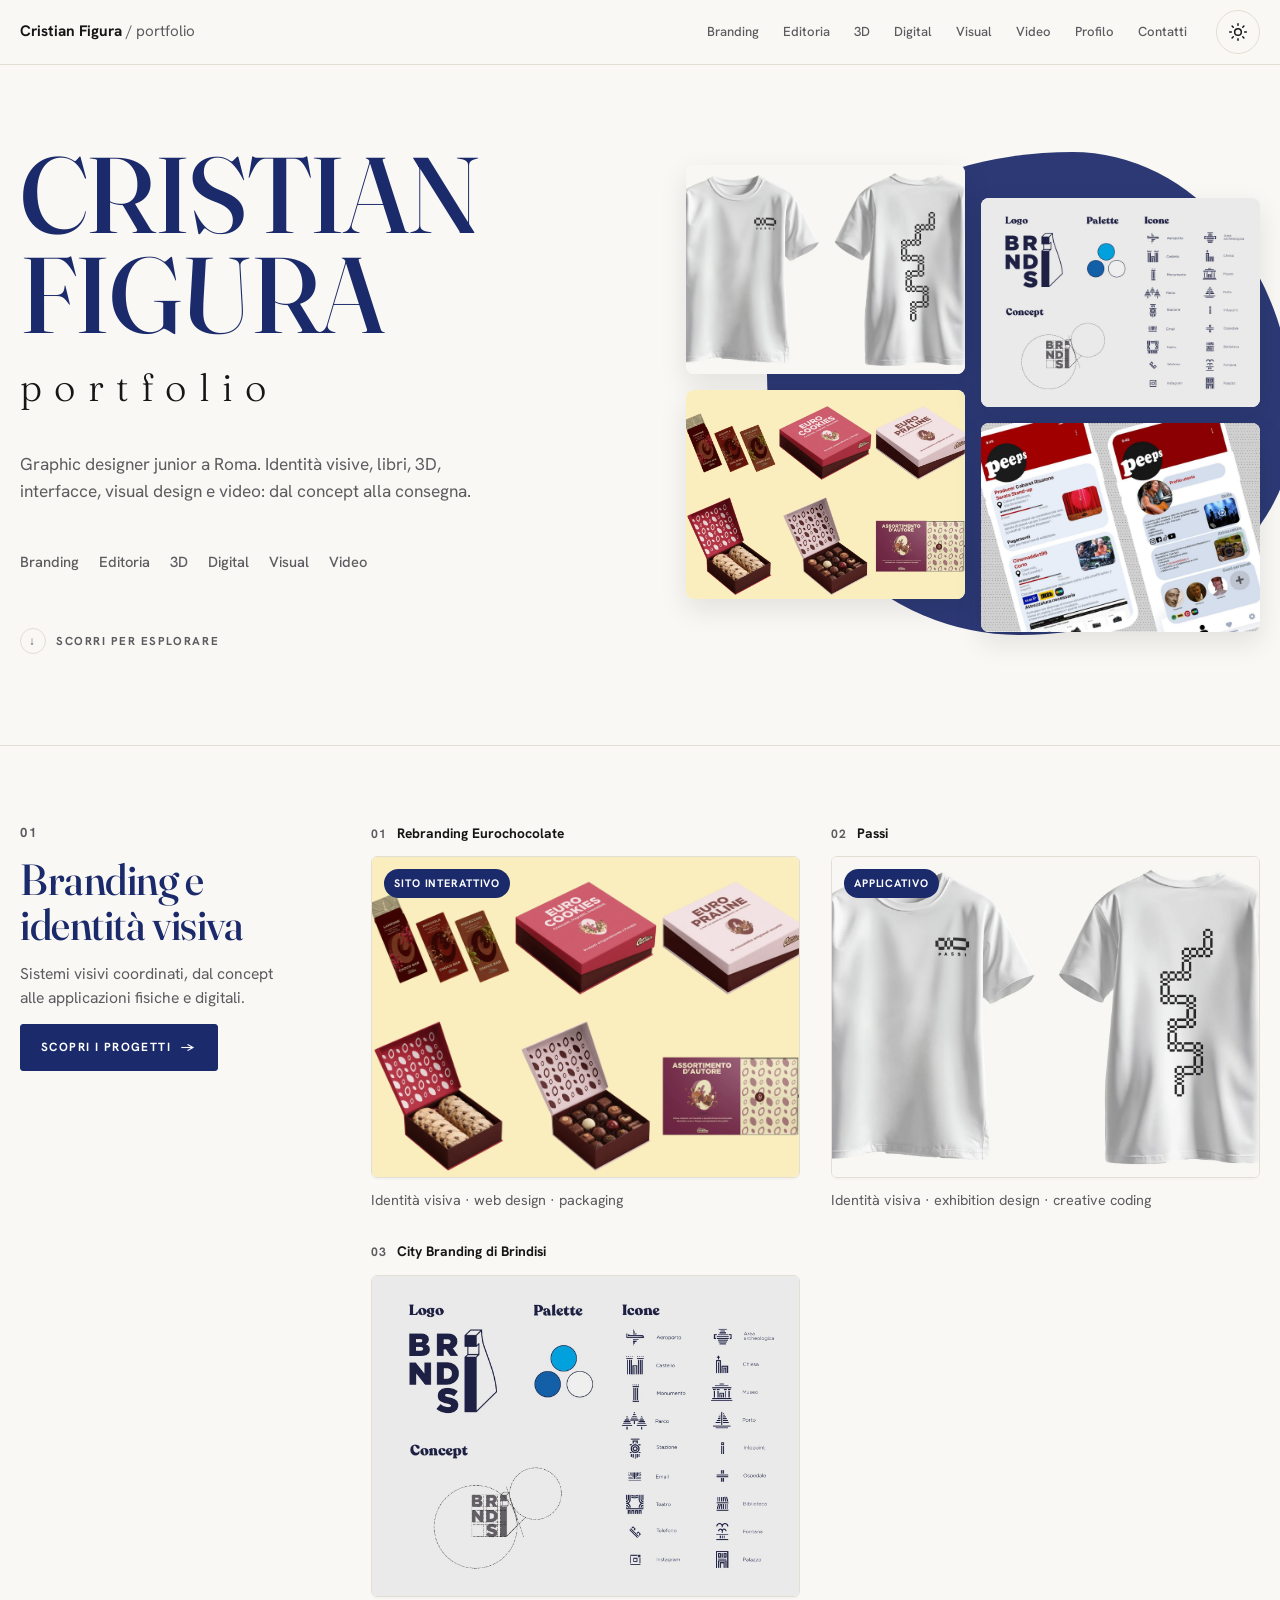
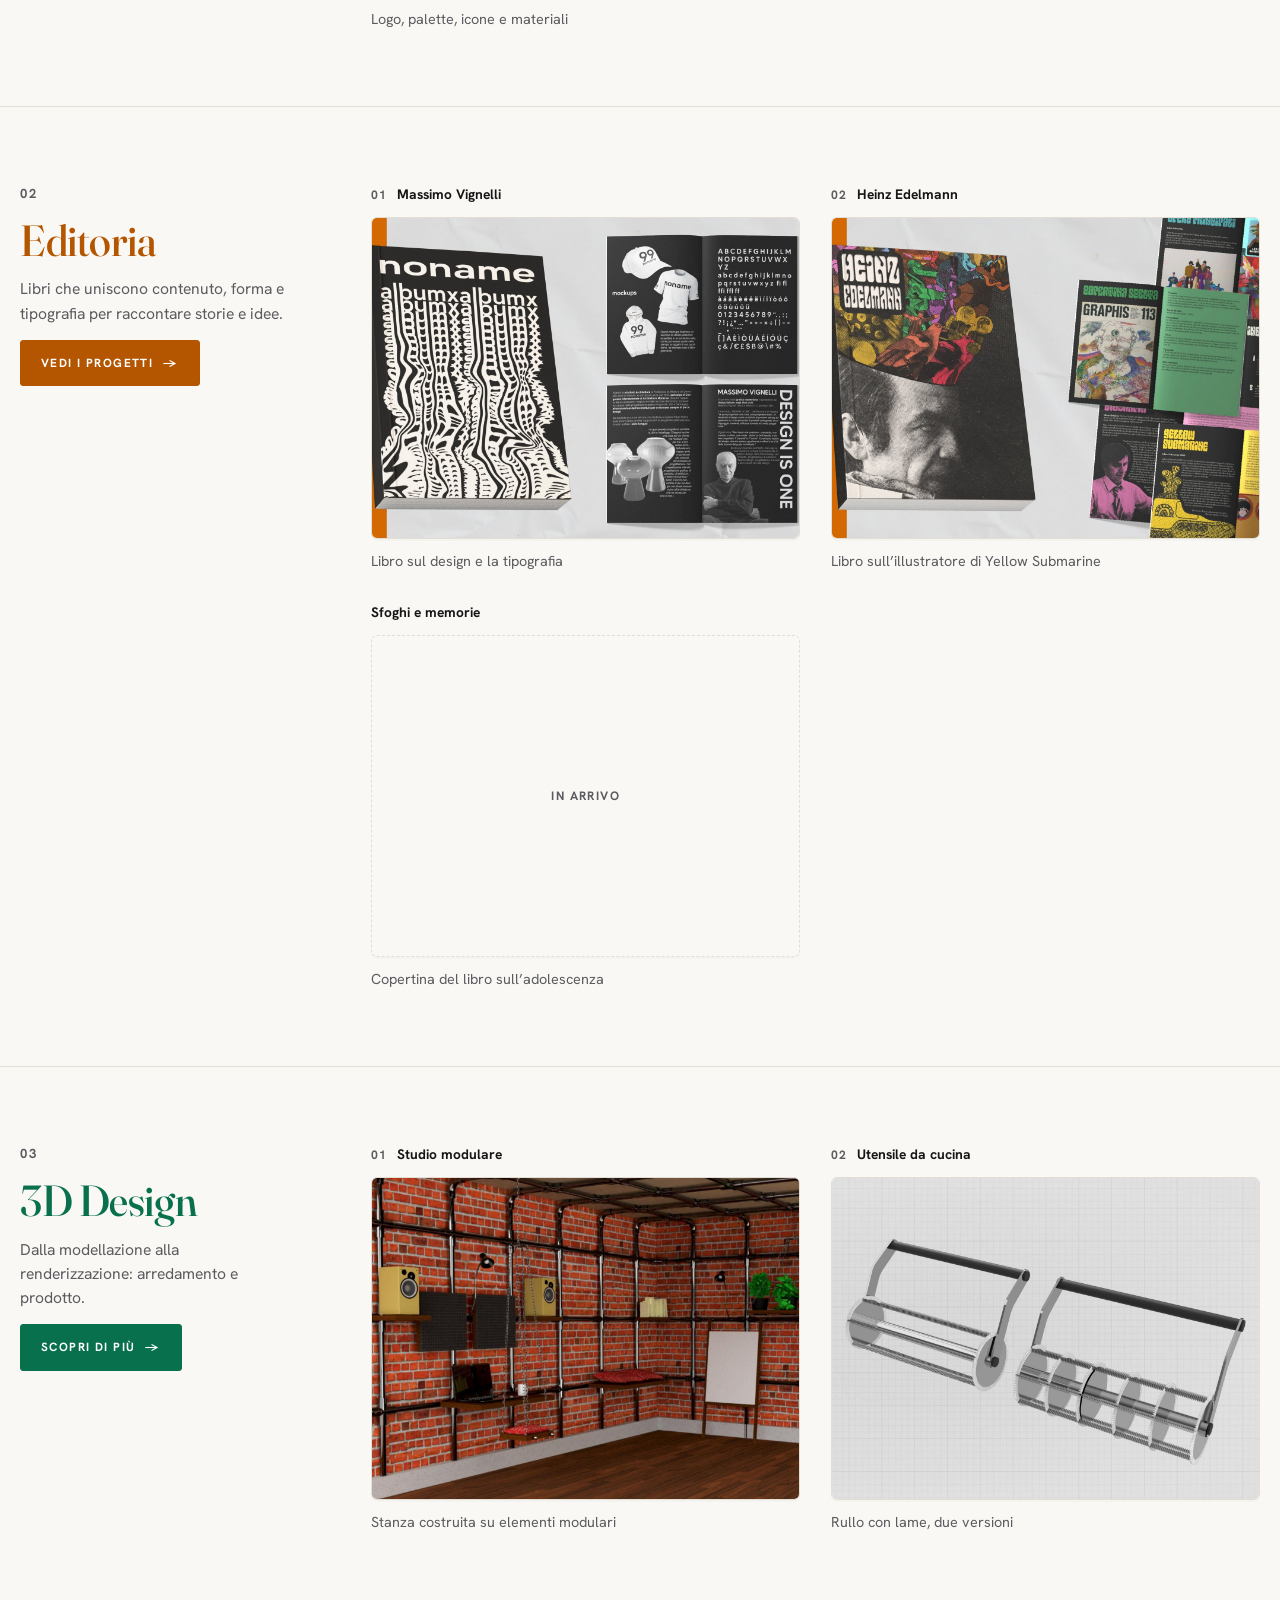
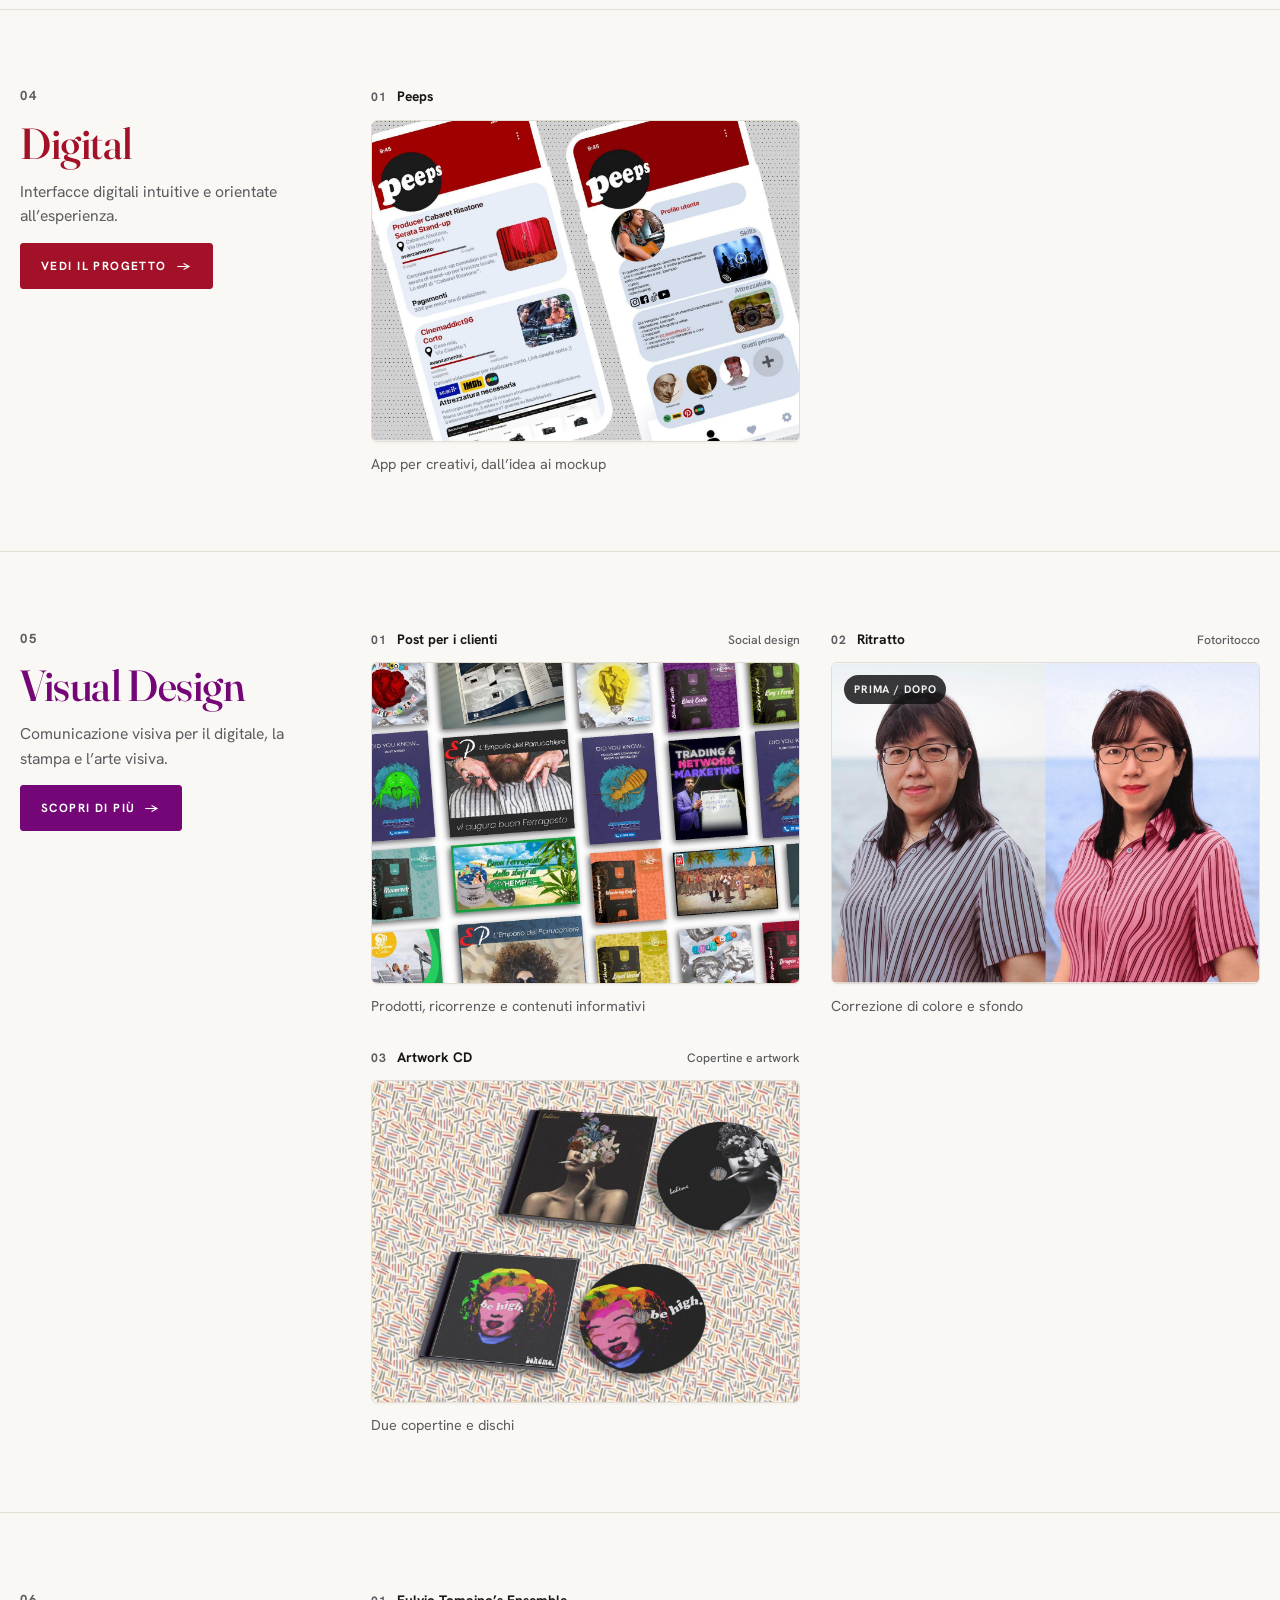
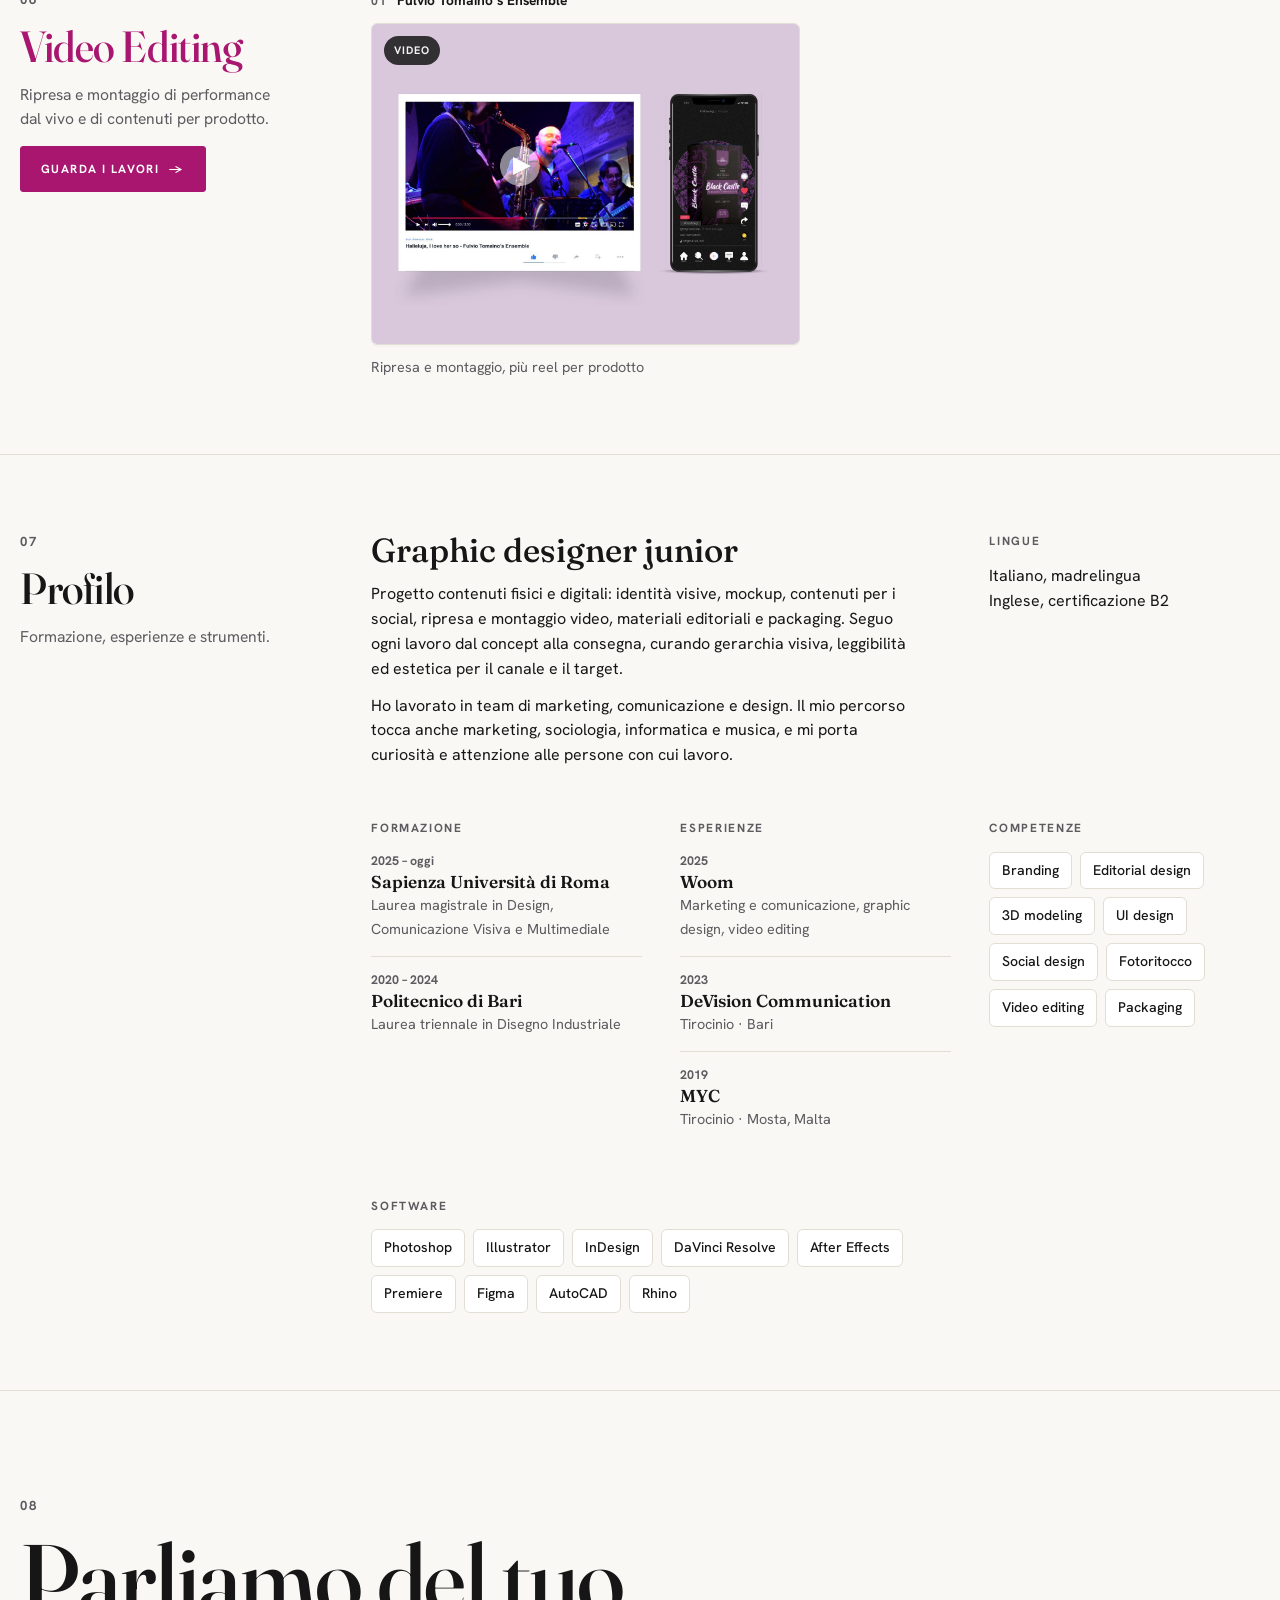
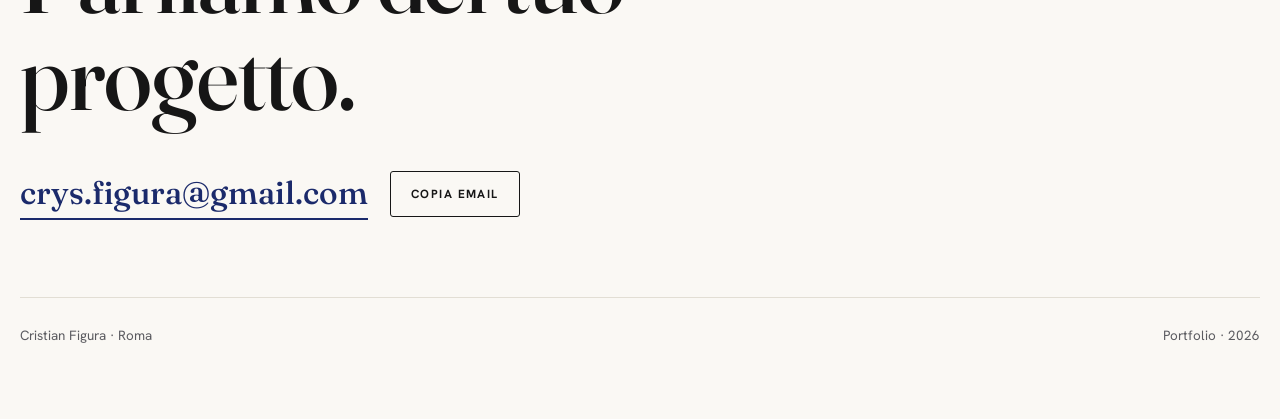
==== index.html @ 56837eb2 "Utensile: modello 3D ruotabile Co-Authored-By: Claude Sonnet 5.5 <noreply@anthropic.com> Claude-Sess" ====
<!doctype html>
<html lang="it">
<head>
<meta charset="utf-8">
<meta name="viewport" content="width=device-width, initial-scale=1, viewport-fit=cover">
<title>Cristian Figura · portfolio</title>
<meta name="description" content="Portfolio di Cristian Figura, graphic designer: branding, editoria, 3D, interfacce, visual design e video.">
<meta name="theme-color" content="#faf8f4" media="(prefers-color-scheme: light)">
<meta name="theme-color" content="#141414" media="(prefers-color-scheme: dark)">
<link rel="preconnect" href="https://fonts.googleapis.com">
<link rel="preconnect" href="https://fonts.gstatic.com" crossorigin>
<link rel="stylesheet" href="https://fonts.googleapis.com/css2?family=Fraunces:opsz,wght,SOFT@9..144,300..800,0..100&family=Hanken+Grotesk:wght@400;500;700&display=swap">
<script>
/* tema: scelta salvata, altrimenti quella del dispositivo. Eseguito subito per evitare lampi. */
(function () {
  var t = null;
  try { t = localStorage.getItem('theme'); } catch (e) {}
  if (t !== 'light' && t !== 'dark') t = (window.matchMedia && matchMedia('(prefers-color-scheme: dark)').matches) ? 'dark' : 'light';
  document.documentElement.setAttribute('data-theme', t);
})();
</script>
<style>
/* Struttura: barra in alto, hero con nome e collage, sei sezioni numerate (testo a sinistra, progetti a destra),
   profilo, contatti. Ogni progetto ha la sua pagina (#slug). Chiaro e scuro con le stesse gerarchie. */
:root {
  --bg: #faf8f4; --surface: #ffffff; --fg: #161616; --muted: #5b5b60; --line: #e2ded4; --hover: #f0ece3;
  --accent: #1b2a6b; --blob: #1b2a6b; --on-accent: #ffffff;
  --shadow: 0 10px 28px rgba(22,22,22,.10);
  --display: "Fraunces", "Iowan Old Style", "Palatino Linotype", Georgia, serif;
  --text: "Hanken Grotesk", "Helvetica Neue", Arial, sans-serif;
  --gl: max(20px, env(safe-area-inset-left, 0px)); --gr: max(20px, env(safe-area-inset-right, 0px));
  --maxw: 1320px;
  color-scheme: light;
}
:root[data-theme="dark"] {
  --bg: #141414; --surface: #1e1e20; --fg: #ececec; --muted: #a8a8ae; --line: #333337; --hover: #26262a;
  --accent: #9fb0ff; --blob: #2a3a8f; --on-accent: #101010;
  --shadow: 0 12px 30px rgba(0,0,0,.45);
  color-scheme: dark;
}
* { box-sizing: border-box; }
html { scroll-behavior: smooth; scroll-padding-top: 72px; }
body { margin: 0; background: var(--bg); color: var(--fg); font-family: var(--text); font-size: 1rem; line-height: 1.55; -webkit-font-smoothing: antialiased; overflow-x: hidden; }
a { color: inherit; text-decoration: none; }
button { font: inherit; color: inherit; }
h1, h2, h3, p, figure, dl, dd { margin: 0; }
:focus-visible { outline: 3px solid var(--accent); outline-offset: 3px; }
.wrap { max-width: var(--maxw); margin: 0 auto; padding-left: var(--gl); padding-right: var(--gr); }
.serif { font-family: var(--display); font-variation-settings: "SOFT" 0, "opsz" 72; }

/* barra */
.bar { position: sticky; top: 0; z-index: 30; background: color-mix(in srgb, var(--bg) 92%, transparent); backdrop-filter: blur(10px); -webkit-backdrop-filter: blur(10px); border-bottom: 1px solid var(--line); padding-top: env(safe-area-inset-top, 0px); }
.bar-in { max-width: var(--maxw); margin: 0 auto; display: flex; align-items: center; gap: 18px; padding: 10px var(--gr) 10px var(--gl); }
.mark { font-weight: 700; font-size: .95rem; white-space: nowrap; }
.mark span { color: var(--muted); font-weight: 400; }
.bar nav { display: flex; gap: 2px; margin-left: auto; overflow-x: auto; min-width: 0; scrollbar-width: none; }
.bar nav::-webkit-scrollbar { display: none; }
.bar nav a { position: relative; white-space: nowrap; font-size: .82rem; font-weight: 500; padding: 9px 11px; color: var(--muted); border-radius: 99px; transition: color .2s, background .2s; }
.bar nav a:hover { color: var(--fg); background: var(--hover); }
.bar nav a.is-active { color: var(--fg); }
.bar nav a.is-active::after { content: ""; position: absolute; left: 50%; bottom: 3px; width: 5px; height: 5px; margin-left: -2.5px; border-radius: 50%; background: var(--accent); }
.back { margin-left: auto; font-size: .82rem; font-weight: 700; letter-spacing: .04em; padding: 9px 16px; border: 1px solid var(--line); border-radius: 99px; transition: background .2s, transform .2s; }
.back:hover { background: var(--hover); transform: translateX(-3px); }
.theme { flex: none; width: 44px; height: 44px; display: inline-grid; place-items: center; border: 1px solid var(--line); border-radius: 50%; background: none; cursor: pointer; transition: background .2s, transform .3s; }
.theme:hover { background: var(--hover); transform: rotate(18deg); }
.theme svg { width: 20px; height: 20px; }
.theme .moon { display: none; }
:root[data-theme="dark"] .theme .sun { display: none; }
:root[data-theme="dark"] .theme .moon { display: block; }

/* hero */
.hero { padding-top: clamp(32px, 6vw, 80px); padding-bottom: clamp(40px, 7vw, 96px); }
.hero-in { display: grid; grid-template-columns: minmax(0, 1.05fr) minmax(0, 1fr); gap: clamp(32px, 5vw, 80px); align-items: center; }
.hero h1 { font-family: var(--display); font-weight: 500; font-variation-settings: "SOFT" 0, "opsz" 144; font-size: clamp(3.1rem, 8.4vw, 7.6rem); line-height: .93; letter-spacing: -.015em; text-transform: uppercase; color: var(--accent); }
.hero .kind { margin-top: 14px; font-family: var(--display); font-weight: 300; font-size: clamp(1.4rem, 3vw, 2.4rem); letter-spacing: .32em; }
.hero .lead { margin-top: clamp(20px, 3vw, 34px); max-width: 46ch; color: var(--muted); font-size: 1.08rem; }
.chips { display: flex; flex-wrap: wrap; gap: 4px 20px; margin-top: clamp(24px, 3.4vw, 40px); }
.chips a { position: relative; font-size: .92rem; font-weight: 500; padding: 6px 0; color: var(--muted); transition: color .2s; }
.chips a::after { content: ""; position: absolute; left: 0; right: 0; bottom: 2px; height: 2px; background: var(--accent); transform: scaleX(0); transform-origin: left; transition: transform .3s ease; }
.chips a:hover { color: var(--fg); }
.chips a:hover::after { transform: scaleX(1); }
.scroll { display: inline-flex; align-items: center; gap: 10px; margin-top: clamp(28px, 4vw, 48px); font-size: .72rem; font-weight: 700; letter-spacing: .14em; text-transform: uppercase; color: var(--muted); }
.scroll i { width: 26px; height: 26px; border: 1px solid var(--line); border-radius: 50%; display: grid; place-items: center; font-style: normal; animation: bob 2.4s ease-in-out infinite; }
@keyframes bob { 0%, 100% { transform: translateY(0); } 50% { transform: translateY(4px); } }

.collage { position: relative; isolation: isolate; display: grid; grid-template-columns: 1fr 1fr; gap: 16px; padding: 4% 0; }
.collage::before { content: ""; position: absolute; z-index: -1; inset: 2% -6% 4% 14%; background: var(--blob); border-radius: 58% 42% 52% 48% / 46% 56% 44% 54%; opacity: .92; }
.collage .col { display: flex; flex-direction: column; gap: 16px; min-width: 0; }
.collage .col:nth-child(2) { margin-top: 12%; }
.collage a { display: block; overflow: hidden; border-radius: 8px; background: var(--surface); box-shadow: var(--shadow); transition: transform .4s ease, box-shadow .4s ease; }
.collage a:hover { transform: translateY(-6px) rotate(-.6deg); }
.collage img { display: block; width: 100%; aspect-ratio: 4 / 3; object-fit: cover; }

/* sezioni */
.sec { border-top: 1px solid var(--line); padding: clamp(40px, 6vw, 88px) 0; }
.sec-in { display: grid; grid-template-columns: minmax(220px, 300px) minmax(0, 1fr); gap: clamp(24px, 4vw, 64px); align-items: start; }
.sec-head { position: sticky; top: 92px; align-self: start; display: flex; flex-direction: column; align-items: flex-start; gap: 14px; }
.sec-head .num { font-size: .82rem; font-weight: 700; letter-spacing: .12em; color: var(--muted); }
.sec-head h2 { font-family: var(--display); font-weight: 500; font-variation-settings: "SOFT" 0, "opsz" 96; font-size: clamp(2rem, 3.4vw, 3rem); line-height: 1.04; letter-spacing: -.01em; color: var(--c); text-wrap: balance; }
.sec-head p { color: var(--muted); font-size: .98rem; max-width: 30ch; }
.btn { display: inline-flex; align-items: center; gap: 10px; padding: 13px 20px; border: 1.5px solid var(--c); border-radius: 3px; background: var(--c); color: var(--on-c); font-size: .74rem; font-weight: 700; letter-spacing: .12em; text-transform: uppercase; cursor: pointer; transition: transform .2s ease, box-shadow .2s ease, background .2s, color .2s; }
.btn:hover { transform: translateY(-3px); box-shadow: 0 10px 20px color-mix(in srgb, var(--c) 30%, transparent); }
.btn:active { transform: translateY(0); box-shadow: none; }
.btn.ghost { background: none; color: var(--c); }
.btn.ghost:hover { background: var(--c); color: var(--on-c); }
.btn .arr { transition: transform .25s ease; }
.btn:hover .arr { transform: translateX(5px); }
.sec[data-s="branding"] { --c: #1b2a6b; --on-c: #fff; }
.sec[data-s="editoria"] { --c: #b45500; --on-c: #fff; }
.sec[data-s="3d"] { --c: #08704d; --on-c: #fff; }
.sec[data-s="digital"] { --c: #a31128; --on-c: #fff; }
.sec[data-s="visual"] { --c: #740677; --on-c: #fff; }
.sec[data-s="video"] { --c: #a8166f; --on-c: #fff; }
:root[data-theme="dark"] .sec[data-s="branding"] { --c: #9fb0ff; --on-c: #10142e; }
:root[data-theme="dark"] .sec[data-s="editoria"] { --c: #ff9a3d; --on-c: #241200; }
:root[data-theme="dark"] .sec[data-s="3d"] { --c: #4fcf9b; --on-c: #06251a; }
:root[data-theme="dark"] .sec[data-s="digital"] { --c: #ff7186; --on-c: #2b0610; }
:root[data-theme="dark"] .sec[data-s="visual"] { --c: #e08ee6; --on-c: #2a0a2c; }
:root[data-theme="dark"] .sec[data-s="video"] { --c: #ff7cc4; --on-c: #2d0720; }

.cards { display: grid; grid-template-columns: repeat(auto-fill, minmax(min(100%, 280px), 1fr)); gap: clamp(18px, 2.4vw, 32px); }
.card { display: flex; flex-direction: column; gap: 12px; min-width: 0; }
.card .lbl { display: flex; align-items: baseline; gap: 10px; font-size: .86rem; font-weight: 700; }
.card .lbl small { color: var(--muted); font-size: .76rem; font-weight: 700; letter-spacing: .08em; }
.card .lbl em { margin-left: auto; font-style: normal; color: var(--muted); font-weight: 500; font-size: .76rem; }
.card .shot { position: relative; overflow: hidden; background: var(--surface); border: 1px solid var(--line); border-radius: 6px; box-shadow: 0 2px 0 rgba(0,0,0,.02); transition: transform .35s ease, box-shadow .35s ease, border-color .35s; }
.card .shot img { display: block; width: 100%; aspect-ratio: 4 / 3; object-fit: cover; transition: transform .8s ease; }
a.card:hover .shot, a.card:focus-visible .shot { transform: translateY(-6px); box-shadow: var(--shadow); border-color: var(--c); }
a.card:hover .shot img { transform: scale(1.05); }
.card .badge { position: absolute; left: 12px; top: 12px; padding: 6px 10px; border-radius: 99px; background: rgba(15,15,17,.82); color: #f4f4f4; font-size: .68rem; font-weight: 700; letter-spacing: .08em; text-transform: uppercase; }
.card .badge.live { background: var(--c); color: var(--on-c); }
.card p { color: var(--muted); font-size: .9rem; line-height: 1.4; }
.card.soon .shot { display: grid; place-items: center; aspect-ratio: 4 / 3; border-style: dashed; background: none; color: var(--muted); font-size: .76rem; font-weight: 700; letter-spacing: .12em; text-transform: uppercase; }

/* profilo */
.profile { border-top: 1px solid var(--line); padding: clamp(40px, 6vw, 88px) 0; }
.profile h2, .contact h2 { font-family: var(--display); font-weight: 500; font-variation-settings: "SOFT" 0, "opsz" 144; line-height: 1; letter-spacing: -.01em; }
.profile .sec-head h2 { color: var(--fg); }
.pgrid { display: grid; grid-template-columns: repeat(3, minmax(0, 1fr)); gap: clamp(28px, 4vw, 56px) clamp(24px, 3vw, 48px); }
.pgrid h3 { font-size: .74rem; font-weight: 700; letter-spacing: .14em; text-transform: uppercase; color: var(--muted); margin-bottom: 14px; }
.pgrid .wide { grid-column: span 2; }
.pgrid p { max-width: 60ch; }
.pgrid p + p { margin-top: 12px; }
.role { font-family: var(--display); font-weight: 500; font-size: clamp(1.5rem, 2.6vw, 2.1rem); line-height: 1.1; margin-bottom: 14px; }
.tl { list-style: none; margin: 0; padding: 0; }
.tl li { padding: 14px 0; border-top: 1px solid var(--line); }
.tl li:first-child { padding-top: 0; border-top: 0; }
.tl .y { display: block; font-size: .78rem; font-weight: 700; color: var(--muted); font-variant-numeric: tabular-nums; }
.tl b { display: block; font-family: var(--display); font-weight: 600; font-size: 1.08rem; line-height: 1.25; }
.tl span.d { color: var(--muted); font-size: .9rem; }
.tags { display: flex; flex-wrap: wrap; gap: 8px; }
.tags span { padding: 7px 12px; border: 1px solid var(--line); border-radius: 6px; font-size: .88rem; font-weight: 500; background: var(--surface); }
.contact { border-top: 1px solid var(--line); padding: clamp(48px, 8vw, 112px) 0 clamp(40px, 6vw, 72px); }
.contact h2 { font-size: clamp(2.6rem, 7.6vw, 6.4rem); max-width: 14ch; }
.contact .row { display: flex; flex-wrap: wrap; align-items: center; gap: 14px 22px; margin-top: clamp(24px, 4vw, 44px); }
.contact .mail { font-family: var(--display); font-weight: 500; font-size: clamp(1.3rem, 3vw, 2rem); overflow-wrap: anywhere; color: var(--accent); border-bottom: 2px solid currentColor; }
.contact .btn { --c: var(--fg); --on-c: var(--bg); }
.foot { display: flex; flex-wrap: wrap; justify-content: space-between; gap: 8px 24px; padding-top: 28px; margin-top: clamp(40px, 6vw, 80px); border-top: 1px solid var(--line); color: var(--muted); font-size: .84rem; }

/* pagina progetto */
.phead { background: var(--c); color: var(--ink); padding: clamp(32px, 6vw, 80px) 0 clamp(32px, 5vw, 64px); }
.phead .cat { font-size: .78rem; font-weight: 700; letter-spacing: .12em; text-transform: uppercase; opacity: .85; }
.phead h1 { margin-top: 14px; font-family: var(--display); font-weight: 500; font-variation-settings: "SOFT" 0, "opsz" 144; font-size: clamp(2.6rem, 8.5vw, 6.6rem); line-height: .98; letter-spacing: -.015em; text-wrap: balance; }
.phead p { margin-top: clamp(18px, 3vw, 32px); max-width: 62ch; font-size: clamp(1.05rem, 1.8vw, 1.3rem); line-height: 1.5; }
.facts { display: flex; flex-wrap: wrap; gap: 8px 32px; margin-top: 26px; font-size: .9rem; }
.facts dt { font-size: .7rem; font-weight: 700; letter-spacing: .12em; text-transform: uppercase; opacity: .78; }
.facts dd { margin: 2px 0 0; font-weight: 500; }
.cta { display: inline-flex; align-items: center; gap: 12px; margin-top: 30px; padding: 15px 24px; border-radius: 3px; background: var(--ink); color: var(--c); font-size: .8rem; font-weight: 700; letter-spacing: .12em; text-transform: uppercase; transition: transform .2s ease, box-shadow .2s ease; }
.cta:hover { transform: translateY(-3px); box-shadow: 0 12px 24px rgba(0,0,0,.28); }
.cta .arr { transition: transform .25s; }
.cta:hover .arr { transform: translateX(5px); }
.try { padding-top: clamp(28px, 5vw, 64px); }
.try-head { display: flex; flex-wrap: wrap; align-items: end; justify-content: space-between; gap: 12px 24px; margin-bottom: 20px; }
.try-head h2 { font-family: var(--display); font-weight: 500; font-size: clamp(1.6rem, 3vw, 2.4rem); line-height: 1.1; }
.try-head p { color: var(--muted); max-width: 52ch; margin-top: 6px; }
.try-head a { font-size: .78rem; font-weight: 700; letter-spacing: .1em; text-transform: uppercase; padding: 11px 16px; border: 1px solid var(--line); border-radius: 99px; transition: background .2s; }
.try-head a:hover { background: var(--hover); }
.frame { margin: 0 auto; border: 1px solid var(--line); background: var(--surface); box-shadow: var(--shadow); overflow: hidden; }
.frame iframe { display: block; width: 100%; height: 100%; border: 0; }
.frame--phone { width: min(100%, 400px); height: min(820px, calc(100svh - 96px)); min-height: 560px; border-radius: 22px; }
.frame--site { width: 100%; height: min(78vh, 780px); min-height: 520px; border-radius: 10px; }
.gallery { display: grid; grid-template-columns: minmax(0, 1fr); gap: clamp(16px, 2.5vw, 32px); padding: clamp(28px, 4vw, 56px) 0; }
.gallery button { display: block; width: 100%; padding: 0; border: 1px solid var(--line); border-radius: 6px; overflow: hidden; background: var(--surface); cursor: zoom-in; }
.gallery img { display: block; width: 100%; height: auto; }
.parts { padding-bottom: clamp(28px, 4vw, 56px); }
.parts h2 { font-family: var(--display); font-weight: 500; font-size: clamp(1.6rem, 3vw, 2.4rem); margin-bottom: 18px; }
.pgal { display: grid; grid-template-columns: repeat(auto-fill, minmax(min(100%, 240px), 1fr)); gap: 14px; }
.pgal figure { margin: 0; }
.pgal button { display: block; width: 100%; padding: 0; border: 1px solid var(--line); border-radius: 6px; overflow: hidden; background: #000; cursor: zoom-in; transition: transform .3s ease, box-shadow .3s ease; }
.pgal button:hover { transform: translateY(-4px); box-shadow: var(--shadow); }
.pgal img { display: block; width: 100%; aspect-ratio: 4 / 3; object-fit: cover; }
.pgal figcaption { margin-top: 8px; font-size: .84rem; color: var(--muted); }
.next { display: flex; flex-wrap: wrap; justify-content: space-between; gap: 16px; padding-bottom: clamp(48px, 8vw, 96px); }
.next a { flex: 1 1 260px; display: flex; flex-direction: column; gap: 6px; padding: 20px; border: 1px solid var(--line); border-radius: 6px; transition: background .2s, transform .2s; }
.next a:hover { background: var(--hover); transform: translateY(-3px); }
.next small { font-size: .7rem; font-weight: 700; letter-spacing: .12em; text-transform: uppercase; color: var(--muted); }
.next b { font-family: var(--display); font-weight: 600; font-size: 1.5rem; line-height: 1.1; }
.next .r { text-align: right; }

.lb { position: fixed; inset: 0; z-index: 50; background: rgba(12,12,14,.95); display: none; align-items: center; justify-content: center; padding: max(16px, env(safe-area-inset-top, 0px)) var(--gr) max(16px, env(safe-area-inset-bottom, 0px)) var(--gl); }
.lb[data-open="true"] { display: flex; }
.lb img { max-width: 100%; max-height: 100%; object-fit: contain; display: block; }
.lb button { position: absolute; top: max(12px, env(safe-area-inset-top, 0px)); right: max(12px, env(safe-area-inset-right, 0px)); background: #ececec; color: #161616; border: 0; border-radius: 99px; font: 700 .8rem var(--text); letter-spacing: .06em; text-transform: uppercase; padding: 10px 16px; cursor: pointer; }

@media (max-width: 980px) {
  .hero-in { grid-template-columns: minmax(0, 1fr); }
  .collage { max-width: 640px; }
  .sec-in { grid-template-columns: minmax(0, 1fr); }
  .sec-head { position: static; }
  .pgrid { grid-template-columns: minmax(0, 1fr) minmax(0, 1fr); }
  .pgrid .wide { grid-column: 1 / -1; }
}
@media (max-width: 600px) {
  .pgrid { grid-template-columns: minmax(0, 1fr); }
  .mark span { display: none; }
  .bar-in { gap: 8px; }
  .collage { gap: 10px; }
  .collage .col { gap: 10px; }
}
@media (prefers-reduced-motion: reduce) { * { transition: none !important; animation: none !important; } html { scroll-behavior: auto; } }
</style>
</head>
<body>
<div id="app"></div>
<noscript><p style="padding:24px">Per vedere il portfolio serve JavaScript.</p></noscript>
<div class="lb" id="lb" role="dialog" aria-modal="true" aria-label="Immagine ingrandita">
  <img id="lbimg" alt="">
  <button type="button" id="lbclose">Chiudi</button>
</div>

<script>
/* ===================== CONTENUTI: qui si aggiungono e si cambiano i progetti ===================== */
var EMAIL = 'crys.figura@gmail.com';

/* Le sei sezioni della home, nell'ordine in cui compaiono. */
var SECTIONS = [
  { id: 'branding', n: '01', nav: 'Branding', name: 'Branding e identità visiva', line: 'Sistemi visivi coordinati, dal concept alle applicazioni fisiche e digitali.', cta: 'Scopri i progetti' },
  { id: 'editoria', n: '02', nav: 'Editoria', name: 'Editoria', line: 'Libri che uniscono contenuto, forma e tipografia per raccontare storie e idee.', cta: 'Vedi i progetti' },
  { id: '3d', n: '03', nav: '3D', name: '3D Design', line: 'Dalla modellazione alla renderizzazione: arredamento e prodotto.', cta: 'Scopri di più' },
  { id: 'digital', n: '04', nav: 'Digital', name: 'Digital', line: 'Interfacce digitali intuitive e orientate all’esperienza.', cta: 'Vedi il progetto' },
  { id: 'visual', n: '05', nav: 'Visual', name: 'Visual Design', line: 'Comunicazione visiva per il digitale, la stampa e l’arte visiva.', cta: 'Scopri di più' },
  { id: 'video', n: '06', nav: 'Video', name: 'Video Editing', line: 'Ripresa e montaggio di performance dal vivo e di contenuti per prodotto.', cta: 'Guarda i lavori' }
];
/* Colori delle pagine progetto (quelli del PDF). ink = colore del testo sopra la fascia. */
var BANDS = {
  branding: { c: '#1e2144', ink: '#f1f1f1' }, editoria: { c: '#d46901', ink: '#1e1e1e' },
  '3d': { c: '#08704d', ink: '#f1f1f1' }, digital: { c: '#a31128', ink: '#f1f1f1' },
  social: { c: '#740677', ink: '#f1f1f1' }, fotoritocco: { c: '#0b7480', ink: '#f1f1f1' },
  copertine: { c: '#c5a423', ink: '#1e1e1e' }, video: { c: '#ab1775', ink: '#f1f1f1' }
};

/* sec = sezione della home; band = colore della pagina; sub = sottotitolo di gruppo (Visual Design);
   cover = immagine della scheda in home; badge = etichetta sull'immagine;
   open = { href, label } apre l'applicativo o il sito; embed = { src, kind: 'phone' | 'site', title, text } lo incorpora nella pagina.
   facts: righe opzionali (Ruolo, Strumenti, Anno...) mostrate solo se compilate. */
var PROJECTS = [
  { slug: 'eurochocolate', sec: 'branding', band: 'branding', title: 'Rebranding Eurochocolate', cover: 'img/euro-packaging.webp', badge: 'Sito interattivo', badgeLive: true,
    sub: 'Identità visiva · web design · packaging',
    text: 'Rebranding di Eurochocolate per l’edizione 2026 a Perugia, costruito sul claim «Changing shape, not flavor». Il simbolo è una forma a fava con una C al centro: cambia aspetto e diventa volume nei poster, pattern nei packaging e decorazione nei materiali stampati. Il progetto comprende tre poster in colori diversi, il packaging di tavolette, Euro Cookies, Euro Praline e dell’assortimento d’autore, il programma, la guida alle esperienze, il listino prodotti e il sito web, che puoi provare qui sotto.',
    facts: [],
    open: { href: 'eurochocolate/', label: 'Apri il sito' },
    embed: { src: 'eurochocolate/', kind: 'site', title: 'Il sito del concept', text: 'Naviga il sito come un visitatore: menu, programma, prodotti, moduli. È un concept di rebranding, non il sito ufficiale di Eurochocolate.' },
    images: [['img/euro-poster.webp', 'Tre poster di Eurochocolate 2026, rosso, arancio e marrone scuro, con la grande C e il claim Changing shape, not flavor'],
             ['img/euro-packaging.webp', 'Packaging: tre tavolette Choco Bar, scatole Euro Cookies ed Euro Praline chiuse e aperte, con il pattern a fave all’interno del coperchio'],
             ['img/euro-assortimento.webp', 'Confezione Assortimento d’autore, chiusa e aperta, con praline, mini tavolette e biscotti'],
             ['img/euro-stampati.webp', 'Materiali stampati: programma completo, esperienze e prodotti ufficiali con il listino']] },
  { slug: 'passi', sec: 'branding', band: 'branding', title: 'Passi', cover: 'img/passi-maglietta.webp', badge: 'Applicativo', badgeLive: true,
    sub: 'Identità visiva · exhibition design · creative coding',
    text: 'Brand e applicativo interattivo per la mostra di Pirri. Il logo è costruito a moduli quadrati, come un pixel. Nel programma il visitatore inserisce il proprio nome e carica o disegna il suo percorso. Il percorso diventa un pattern a moduli che compare un passo alla volta, accompagnato da un click sonoro. Il pattern si applica poi a una maglietta e a una cartolina e si salva come immagine. L’area del pattern è proporzionata all’installazione: 266 × 720 pixel. Lo stesso pattern è applicato anche a una tote bag.',
    facts: [['Strumenti', 'Processing, JavaScript']],
    open: { href: 'passi/', label: 'Apri l’applicativo' },
    embed: { src: 'passi/', kind: 'phone', title: 'Prova l’applicativo', text: 'Inserisci il tuo nome, usa il percorso d’esempio o disegnane uno, e guarda comporsi il tuo pattern. Con l’audio attivo senti il click di ogni passo.' },
    images: [['img/passi-logo.webp', 'Logo Passi: moduli quadrati neri e scritta PASSI distanziata'],
             ['img/passi-maglietta.webp', 'Maglietta bianca: logo sul fronte e pattern del percorso sul retro'],
             ['img/passi-tote.webp', 'Tote bag bianca con una fascia del pattern Passi in beige sul fronte'],
             ['img/passi-cartolina.webp', 'Cartolina Passi con la scritta «Grazie per aver percorso questi spazi con il tuo passo. Ogni attraversamento aggiunge un nuovo ritmo all’opera»'],
             ['img/passi-pattern.webp', 'Pattern generato dal percorso, in verticale e in orizzontale, su fondo chiaro e scuro']] },
  { slug: 'brindisi', sec: 'branding', band: 'branding', title: 'City Branding di Brindisi', cover: 'img/city-identity.jpg', badge: '',
    sub: 'Logo, palette, icone e materiali',
    text: 'Identità visiva per la città di Brindisi: un logo costruito sulle lettere BRNDSI, una palette di tre colori e un set di icone per luoghi e servizi. Il sistema è applicato a mappa dei quartieri, brochure, schede dei monumenti e carta intestata.',
    facts: [],
    images: [['img/city-identity.jpg', 'Logo BRNDSI, palette in due blu e bianco, concept geometrico e 20 icone per luoghi e servizi della città'],
             ['img/city-materials.jpg', 'Materiali del city branding: mappa dei quartieri, brochure con cubi illustrati, schede dei monumenti e carta intestata']] },
  { slug: 'vignelli', sec: 'editoria', band: 'editoria', title: 'Massimo Vignelli', cover: 'img/editoria-vignelli.jpg', badge: '',
    sub: 'Libro sul design e la tipografia',
    text: 'Libro su Massimo Vignelli e sulla progettazione tipografica. Comprende un carattere, con i suoi glifi e i mockup di cappellino e felpa, e le pagine interne dedicate al designer.',
    facts: [],
    images: [['img/editoria-vignelli.jpg', 'Libro «noname albumxalbumx»: copertina tipografica, mockup di cappellino e felpa, specimen del carattere e pagine su Massimo Vignelli']] },
  { slug: 'edelmann', sec: 'editoria', band: 'editoria', title: 'Heinz Edelmann', cover: 'img/editoria-edelmann.jpg', badge: '',
    sub: 'Libro sull’illustratore di Yellow Submarine',
    text: 'Libro su Heinz Edelmann, illustratore e graphic designer. La copertina unisce il ritratto alle sue immagini; all’interno ci sono le pagine sulla copertina di Graphis e sul film Yellow Submarine.',
    facts: [],
    images: [['img/editoria-edelmann.jpg', 'Libro su Heinz Edelmann: copertina con ritratto e illustrazioni, pagine su Graphis 113 e su Yellow Submarine']] },
  { slug: 'studio-modulare', sec: '3d', band: '3d', title: 'Studio modulare', cover: 'img/3d-studio.jpg', badge: '',
    sub: 'Stanza costruita su elementi modulari',
    text: 'Progettazione di uno studio basato su elementi modulari: tubi e giunti, mensole, pannelli, sedute, lampade e un cavalletto. Gli elementi sono modellati in Rhino e combinati nella stanza.',
    facts: [['Strumenti', 'Rhino']],
    images: [['img/3d/studio-stanza.webp', 'Render dello studio: parete di mattoni, struttura di tubi, mensole, casse audio, lavagna e pavimento in legno'],
             ['img/3d-studio.jpg', 'Tavola con lo studio, la struttura di tubi, le mensole, le casse audio, la scrivania e l’altalena sospesa, con i moduli singoli a sinistra']],
    partsTitle: 'Gli elementi',
    parts: [['img/3d/pz-tubolare.webp', 'Tubo con scanalatura'], ['img/3d/pz-concavo.webp', 'Giunto concavo'], ['img/3d/pz-convesso.webp', 'Giunto convesso'], ['img/3d/pz-incrocio.webp', 'Giunto a croce'],
            ['img/3d/pezzo-base.webp', 'Piede con base'], ['img/3d/pannello-grande.webp', 'Piano grande'], ['img/3d/pannello-medio.webp', 'Piano medio'], ['img/3d/piano-piccolo.webp', 'Piano piccolo'],
            ['img/3d/pannello-fonoassorbente.webp', 'Pannelli fonoassorbenti'], ['img/3d/sospeso-piani.webp', 'Mensole sospese a più piani'], ['img/3d/sospeso-grande.webp', 'Piani sospesi con catene'], ['img/3d/esploso-sospeso.webp', 'Vista esplosa di un piano sospeso'],
            ['img/3d/fissaggio-soffitto.webp', 'Fissaggio da soffitto'], ['img/3d/lampada.webp', 'Lampade'], ['img/3d/panca.webp', 'Panca con cuscini'], ['img/3d/portatele.webp', 'Supporto per schermo e lavagna']] },
  { slug: 'utensile', sec: '3d', band: '3d', title: 'Utensile da cucina', cover: 'img/3d-utensile.jpg', badge: '',
    sub: 'Rullo con lame, due versioni',
    text: 'Progettazione di un utensile da cucina a rullo con lame circolari e impugnatura, in due versioni, accompagnata da schizzi che mostrano come si usa.',
    facts: [['Strumenti', 'Rhino']],
    embed: { src: 'modelli/utensile/', kind: 'site', title: 'Il modello 3D', text: 'Il file di Rhino così com’è: l’esploso, l’oggetto montato per quando non si usa e le due versioni. Trascina per ruotare, scorri o pizzica per avvicinarti ai denti dei dischi.' },
    images: [['img/3d/utensile-2.webp', 'Rendering delle due versioni dell’utensile: a sinistra con un solo rullo, a destra con cinque dischi dentati e impugnatura nera'],
             ['img/3d/utensile-1.webp', 'Versione con cinque dischi dentati vista in assonometria'],
             ['img/3d-utensile.jpg', 'Due versioni di un utensile da cucina a rullo con lame circolari e schizzi d’uso']] },
  { slug: 'peeps', sec: 'digital', band: 'digital', title: 'Peeps', cover: 'img/mockup-peeps.jpg', badge: '',
    sub: 'App per creativi, dall’idea ai mockup',
    text: 'Ideazione di un’app per creativi e realizzazione dei mockup. Gli annunci mostrano avanzamento e pagamenti; il profilo raccoglie skills, attrezzatura e gusti personali.',
    facts: [],
    images: [['img/mockup-peeps.jpg', 'Schermate dell’app Peeps: elenco di annunci e profilo utente']] },
  { slug: 'social', sec: 'visual', band: 'social', group: 'Social design', title: 'Post per i clienti', cover: 'img/social.jpg', badge: '',
    sub: 'Prodotti, ricorrenze e contenuti informativi',
    text: 'Produzione di post per i social di diversi clienti: presentazione di prodotti, auguri per le ricorrenze e contenuti informativi.',
    facts: [],
    images: [['img/social.jpg', 'Griglia di post per clienti diversi: prodotti, auguri di Ferragosto, grafiche informative']] },
  { slug: 'fotoritocco', sec: 'visual', band: 'fotoritocco', group: 'Fotoritocco', title: 'Ritratto', cover: 'img/fotoritocco.jpg', badge: 'Prima / dopo',
    sub: 'Correzione di colore e sfondo',
    text: 'Ritocco di un ritratto: colore della camicia, della pelle e dello sfondo corretti rispetto alla foto di partenza.',
    facts: [],
    images: [['img/fotoritocco.jpg', 'Ritratto prima e dopo il fotoritocco']] },
  { slug: 'copertine-cd', sec: 'visual', band: 'copertine', group: 'Copertine e artwork', title: 'Artwork CD', cover: 'img/copertine.jpg', badge: '',
    sub: 'Due copertine e dischi',
    text: 'Artwork per CD: due copertine con i relativi dischi, una con collage fotografico e fiori in bianco e nero, una in stile pop art.',
    facts: [],
    images: [['img/copertine.jpg', 'Due artwork per CD con i relativi dischi']] },
  { slug: 'jazz-e-reel', sec: 'video', band: 'video', title: 'Fulvio Tomaino’s Ensemble', cover: 'img/video.jpg', badge: 'Video',
    sub: 'Ripresa e montaggio, più reel per prodotto',
    text: 'Ripresa e montaggio di una performance jazz del Fulvio Tomaino’s Ensemble, e un reel verticale per un prodotto.',
    facts: [],
    images: [['img/video.jpg', 'Fotogramma della performance jazz e reel verticale su smartphone']] }
];

/* Progetti in arrivo: compaiono come segnaposto finché non hanno materiale. */
var COMING = [
  { sec: 'editoria', title: 'Sfoghi e memorie', sub: 'Copertina del libro sull’adolescenza' }
];

/* Immagini del collage in alto (slug dei progetti, due per colonna). */
var HERO = [['passi', 'eurochocolate'], ['brindisi', 'peeps']];

var ABOUT = {
  role: 'Graphic designer junior',
  place: 'Roma',
  intro: [
    'Progetto contenuti fisici e digitali: identità visive, mockup, contenuti per i social, ripresa e montaggio video, materiali editoriali e packaging. Seguo ogni lavoro dal concept alla consegna, curando gerarchia visiva, leggibilità ed estetica per il canale e il target.',
    'Ho lavorato in team di marketing, comunicazione e design. Il mio percorso tocca anche marketing, sociologia, informatica e musica, e mi porta curiosità e attenzione alle persone con cui lavoro.'
  ],
  skills: ['Branding', 'Editorial design', '3D modeling', 'UI design', 'Social design', 'Fotoritocco', 'Video editing', 'Packaging'],
  software: ['Photoshop', 'Illustrator', 'InDesign', 'DaVinci Resolve', 'After Effects', 'Premiere', 'Figma', 'AutoCAD', 'Rhino'],
  languages: [['Italiano', 'madrelingua'], ['Inglese', 'certificazione B2']],
  study: [
    ['2025 – oggi', 'Sapienza Università di Roma', 'Laurea magistrale in Design, Comunicazione Visiva e Multimediale'],
    ['2020 – 2024', 'Politecnico di Bari', 'Laurea triennale in Disegno Industriale']
  ],
  work: [
    ['2025', 'Woom', 'Marketing e comunicazione, graphic design, video editing'],
    ['2023', 'DeVision Communication', 'Tirocinio · Bari'],
    ['2019', 'MYC', 'Tirocinio · Mosta, Malta']
  ]
};

/* ===================== RENDER ===================== */
var app = document.getElementById('app');
var view = '';
function esc(s) { return String(s).replace(/&/g, '&amp;').replace(/</g, '&lt;').replace(/>/g, '&gt;').replace(/"/g, '&quot;'); }
function bySlug(s) { return PROJECTS.filter(function (p) { return p.slug === s; })[0]; }
function sec(id) { return SECTIONS.filter(function (s) { return s.id === id; })[0]; }
function pad(n) { return (n < 10 ? '0' : '') + n; }

var SUN = '<svg class="sun" viewBox="0 0 24 24" fill="none" stroke="currentColor" stroke-width="1.8" stroke-linecap="round" aria-hidden="true"><circle cx="12" cy="12" r="4"/><path d="M12 2v2M12 20v2M4.9 4.9l1.4 1.4M17.7 17.7l1.4 1.4M2 12h2M20 12h2M4.9 19.1l1.4-1.4M17.7 6.3l1.4-1.4"/></svg>';
var MOON = '<svg class="moon" viewBox="0 0 24 24" fill="none" stroke="currentColor" stroke-width="1.8" stroke-linecap="round" stroke-linejoin="round" aria-hidden="true"><path d="M20.5 14.2A8.5 8.5 0 0 1 9.8 3.5a8.5 8.5 0 1 0 10.7 10.7z"/></svg>';
function themeBtn() { return '<button class="theme" type="button" id="theme" aria-label="Cambia tema, chiaro o scuro">' + SUN + MOON + '</button>'; }

function card(p, i) {
  var label = '<div class="lbl"><small>' + pad(i + 1) + '</small>' + esc(p.title) + (p.group ? '<em>' + esc(p.group) + '</em>' : '') + '</div>';
  var badge = p.badge ? '<span class="badge' + (p.badgeLive ? ' live' : '') + '">' + esc(p.badge) + '</span>' : '';
  return '<a class="card" href="#' + p.slug + '">' + label + '<div class="shot"><img src="' + p.cover + '" alt="" loading="lazy">' + badge + '</div><p>' + esc(p.sub) + '</p></a>';
}
function soon(p) {
  return '<div class="card soon"><div class="lbl">' + esc(p.title) + '</div><div class="shot">In arrivo</div><p>' + esc(p.sub) + '</p></div>';
}
function section(s) {
  var ps = PROJECTS.filter(function (p) { return p.sec === s.id; });
  var cs = COMING.filter(function (p) { return p.sec === s.id; });
  return '<section class="sec" id="' + s.id + '" data-s="' + s.id + '"><div class="wrap sec-in">' +
    '<div class="sec-head"><span class="num">' + s.n + '</span><h2>' + esc(s.name) + '</h2><p>' + esc(s.line) + '</p>' +
    '<a class="btn" href="#' + ps[0].slug + '">' + esc(s.cta) + ' <span class="arr" aria-hidden="true">→</span></a></div>' +
    '<div class="cards">' + ps.map(card).join('') + cs.map(soon).join('') + '</div></div></section>';
}
function heroCol(col) {
  return '<div class="col">' + col.map(function (slug) {
    var p = bySlug(slug);
    return '<a href="#' + p.slug + '" aria-label="' + esc(p.title) + '"><img src="' + p.cover + '" alt=""></a>';
  }).join('') + '</div>';
}
function tl(rows) {
  return '<ul class="tl">' + rows.map(function (t) { return '<li><span class="y">' + esc(t[0]) + '</span><b>' + esc(t[1]) + '</b><span class="d">' + esc(t[2]) + '</span></li>'; }).join('') + '</ul>';
}
function tags(a) { return '<div class="tags">' + a.map(function (s) { return '<span>' + esc(s) + '</span>'; }).join('') + '</div>'; }

function home() {
  var a = ABOUT;
  return '<header class="bar"><div class="bar-in"><a class="mark" href="#">Cristian Figura <span>/ portfolio</span></a>' +
    '<nav aria-label="Sezioni">' + SECTIONS.map(function (s) { return '<a href="#' + s.id + '" data-nav="' + s.id + '">' + esc(s.nav) + '</a>'; }).join('') +
    '<a href="#profilo" data-nav="profilo">Profilo</a><a href="#contatti" data-nav="contatti">Contatti</a></nav>' + themeBtn() + '</div></header>' +
    '<main><section class="hero"><div class="wrap hero-in"><div>' +
    '<h1>Cristian<br>Figura</h1><div class="kind">portfolio</div>' +
    '<p class="lead">' + esc(a.role) + ' a ' + esc(a.place) + '. Identità visive, libri, 3D, interfacce, visual design e video: dal concept alla consegna.</p>' +
    '<nav class="chips" aria-label="Categorie">' + SECTIONS.map(function (s) { return '<a href="#' + s.id + '">' + esc(s.nav) + '</a>'; }).join('') + '</nav>' +
    '<a class="scroll" href="#branding"><i aria-hidden="true">↓</i>Scorri per esplorare</a></div>' +
    '<div class="collage">' + HERO.map(heroCol).join('') + '</div></div></section>' +
    SECTIONS.map(section).join('') +
    '<section class="profile" id="profilo"><div class="wrap sec-in">' +
    '<div class="sec-head"><span class="num">07</span><h2 class="serif" style="font-size:clamp(2rem,3.4vw,3rem);line-height:1.04">Profilo</h2><p>Formazione, esperienze e strumenti.</p></div>' +
    '<div class="pgrid"><div class="wide"><div class="role">' + esc(a.role) + '</div>' + a.intro.map(function (t) { return '<p>' + esc(t) + '</p>'; }).join('') + '</div>' +
    '<div><h3>Lingue</h3><p>' + a.languages.map(function (l) { return esc(l[0]) + ', ' + esc(l[1]); }).join('<br>') + '</p></div>' +
    '<div><h3>Formazione</h3>' + tl(a.study) + '</div><div><h3>Esperienze</h3>' + tl(a.work) + '</div>' +
    '<div><h3>Competenze</h3>' + tags(a.skills) + '</div>' +
    '<div class="wide"><h3>Software</h3>' + tags(a.software) + '</div></div></div></section>' +
    '<section class="contact" id="contatti"><div class="wrap"><span class="num" style="font-size:.82rem;font-weight:700;letter-spacing:.12em;color:var(--muted)">08</span>' +
    '<h2 style="margin-top:12px">Parliamo del tuo progetto.</h2>' +
    '<div class="row"><a class="mail" href="mailto:' + esc(EMAIL) + '">' + esc(EMAIL) + '</a><button type="button" class="btn ghost" id="copymail">Copia email</button></div>' +
    '<div class="foot"><span>Cristian Figura · ' + esc(a.place) + '</span><span>Portfolio · ' + new Date().getFullYear() + '</span></div></div></section></main>';
}

function project(p) {
  var s = sec(p.sec), b = BANDS[p.band];
  var i = PROJECTS.indexOf(p);
  var prev = PROJECTS[(i + PROJECTS.length - 1) % PROJECTS.length];
  var next = PROJECTS[(i + 1) % PROJECTS.length];
  var facts = p.facts.length ? '<dl class="facts">' + p.facts.map(function (f) { return '<div><dt>' + esc(f[0]) + '</dt><dd>' + esc(f[1]) + '</dd></div>'; }).join('') + '</dl>' : '';
  var cta = p.open ? '<a class="cta" href="' + p.open.href + '">' + esc(p.open.label) + ' <span class="arr" aria-hidden="true">→</span></a>' : '';
  var embed = '';
  if (p.embed) {
    embed = '<section class="try wrap" aria-labelledby="try-t"><div class="try-head"><div><h2 id="try-t">' + esc(p.embed.title) + '</h2><p>' + esc(p.embed.text) + '</p></div>' +
      '<a href="' + p.embed.src + '">Apri a schermo intero ↗</a></div>' +
      '<div class="frame frame--' + p.embed.kind + '"><iframe src="' + p.embed.src + (p.embed.kind === 'phone' || p.embed.src.indexOf('modelli/') === 0 ? '?theme=' + document.documentElement.getAttribute('data-theme') : '') + '" title="' + esc(p.embed.title) + '" loading="lazy" allow="autoplay; fullscreen"></iframe></div></section>';
  }
  return '<header class="bar"><div class="bar-in"><a class="mark" href="#">Cristian Figura <span>/ portfolio</span></a><a class="back" href="#' + s.id + '">← ' + esc(s.nav) + '</a>' + themeBtn() + '</div></header>' +
    '<main><section class="phead" style="--c:' + b.c + ';--ink:' + b.ink + '"><div class="wrap"><div class="cat">' + esc(s.name) + (p.group ? ' · ' + esc(p.group) : '') + '</div><h1>' + esc(p.title) + '</h1><p>' + esc(p.text) + '</p>' + facts + '<div>' + cta + '</div></div></section>' +
    embed +
    '<section class="gallery wrap">' + p.images.map(function (im) { return '<button type="button" data-zoom="' + im[0] + '" data-alt="' + esc(im[1]) + '"><img src="' + im[0] + '" alt="' + esc(im[1]) + '"></button>'; }).join('') + '</section>' +
    (p.parts ? '<section class="parts wrap"><h2>' + esc(p.partsTitle || 'Dettagli') + '</h2><div class="pgal">' + p.parts.map(function (im) { return '<figure><button type="button" data-zoom="' + im[0] + '" data-alt="' + esc(im[1]) + '"><img src="' + im[0] + '" alt="' + esc(im[1]) + '" loading="lazy"></button><figcaption>' + esc(im[1]) + '</figcaption></figure>'; }).join('') + '</div></section>' : '') +
    '<nav class="next wrap" aria-label="Altri progetti"><a href="#' + prev.slug + '"><small>← Precedente</small><b>' + esc(prev.title) + '</b></a><a class="r" href="#' + next.slug + '"><small>Successivo →</small><b>' + esc(next.title) + '</b></a></nav></main>';
}

function setActive() {
  var ids = SECTIONS.map(function (s) { return s.id; }).concat(['profilo', 'contatti']);
  var cur = '';
  ids.forEach(function (id) { var el = document.getElementById(id); if (el && el.getBoundingClientRect().top <= 140) cur = id; });
  document.querySelectorAll('[data-nav]').forEach(function (a) { a.classList.toggle('is-active', a.getAttribute('data-nav') === cur); });
}
window.addEventListener('scroll', function () { if (view === 'home') setActive(); }, { passive: true });

function route() {
  var h = '';
  try { h = decodeURIComponent(location.hash.replace('#', '')); } catch (e) { h = location.hash.replace('#', ''); }
  var p = bySlug(h);
  if (p) {
    app.innerHTML = project(p); view = 'project';
    document.title = p.title + ' · Cristian Figura';
    window.scrollTo({ top: 0, behavior: 'instant' });
    return;
  }
  var fresh = view !== 'home';
  if (fresh) { app.innerHTML = home(); view = 'home'; document.title = 'Cristian Figura · portfolio'; }
  var el = h && document.getElementById(h);
  if (el) { if (fresh) window.scrollTo({ top: 0, behavior: 'instant' }); el.scrollIntoView({ behavior: fresh ? 'instant' : 'smooth', block: 'start' }); }
  else if (fresh || !h) window.scrollTo({ top: 0, behavior: fresh ? 'instant' : 'smooth' });
  setActive();
}
window.addEventListener('hashchange', route);
route();

/* tema e interazioni */
function setTheme(t) {
  document.documentElement.setAttribute('data-theme', t);
  try { localStorage.setItem('theme', t); } catch (e) {}
  syncFrames();
}
function syncFrames() {
  var t = document.documentElement.getAttribute('data-theme');
  document.querySelectorAll('.frame iframe').forEach(function (f) { try { f.contentWindow.postMessage({ type: 'theme', value: t }, '*'); } catch (e) {} });
}
app.addEventListener('click', function (e) {
  if (e.target.closest('#theme')) { setTheme(document.documentElement.getAttribute('data-theme') === 'dark' ? 'light' : 'dark'); return; }
  var z = e.target.closest('[data-zoom]');
  if (z) { openLb(z.getAttribute('data-zoom'), z.getAttribute('data-alt'), z); return; }
  var m = e.target.closest('#copymail');
  if (m) {
    var done = function (t) { m.textContent = t; setTimeout(function () { m.textContent = 'Copia email'; }, 1800); };
    try { navigator.clipboard.writeText(EMAIL).then(function () { done('Copiata'); }, function () { done('Seleziona e copia'); }); }
    catch (err) { done('Seleziona e copia'); }
  }
});

/* lightbox */
var lb = document.getElementById('lb'), lbimg = document.getElementById('lbimg'), lbclose = document.getElementById('lbclose'), lastBtn = null;
function openLb(src, alt, btn) { lbimg.src = src; lbimg.alt = alt || ''; lb.setAttribute('data-open', 'true'); lastBtn = btn; lbclose.focus(); }
function closeLb() { lb.removeAttribute('data-open'); lbimg.removeAttribute('src'); if (lastBtn && document.body.contains(lastBtn)) lastBtn.focus(); }
lbclose.addEventListener('click', closeLb);
lb.addEventListener('click', function (e) { if (e.target === lb) closeLb(); });
document.addEventListener('keydown', function (e) { if (e.key === 'Escape' && lb.getAttribute('data-open')) closeLb(); });
</script>
</body>
</html>
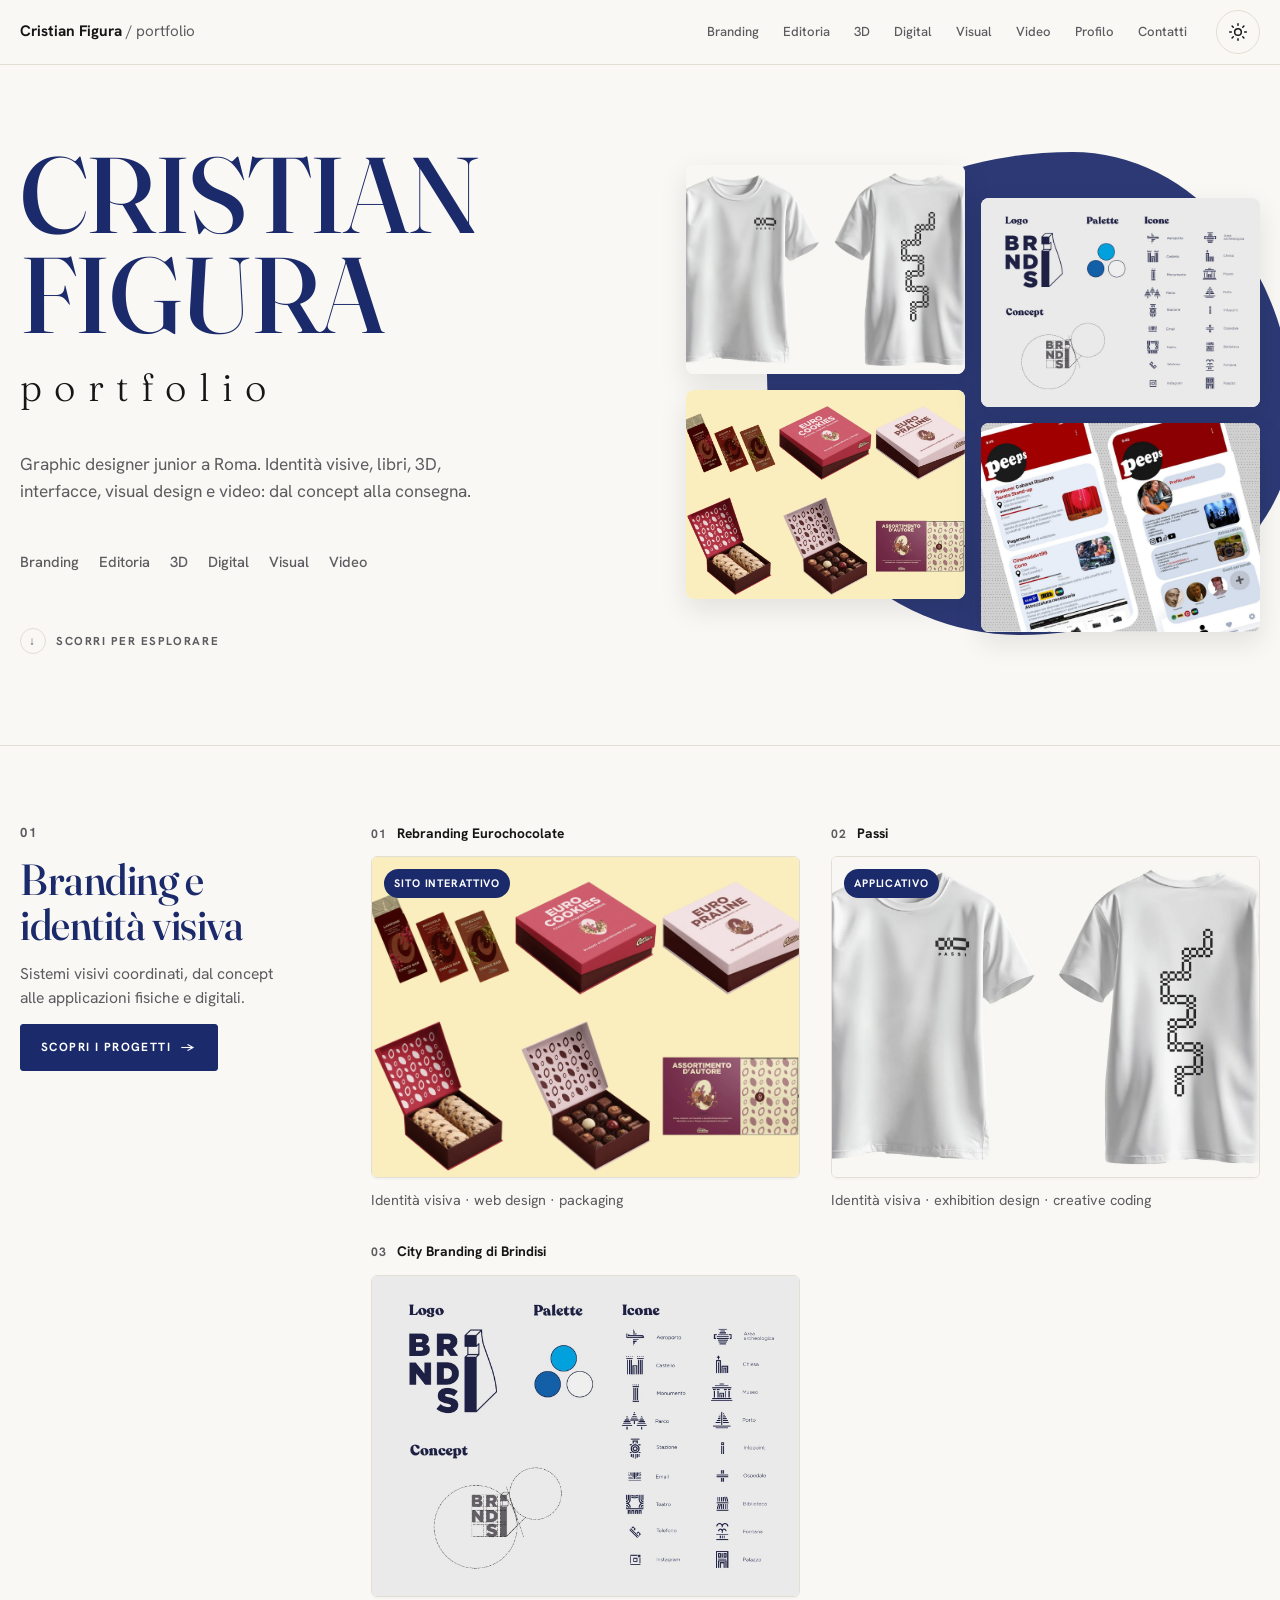
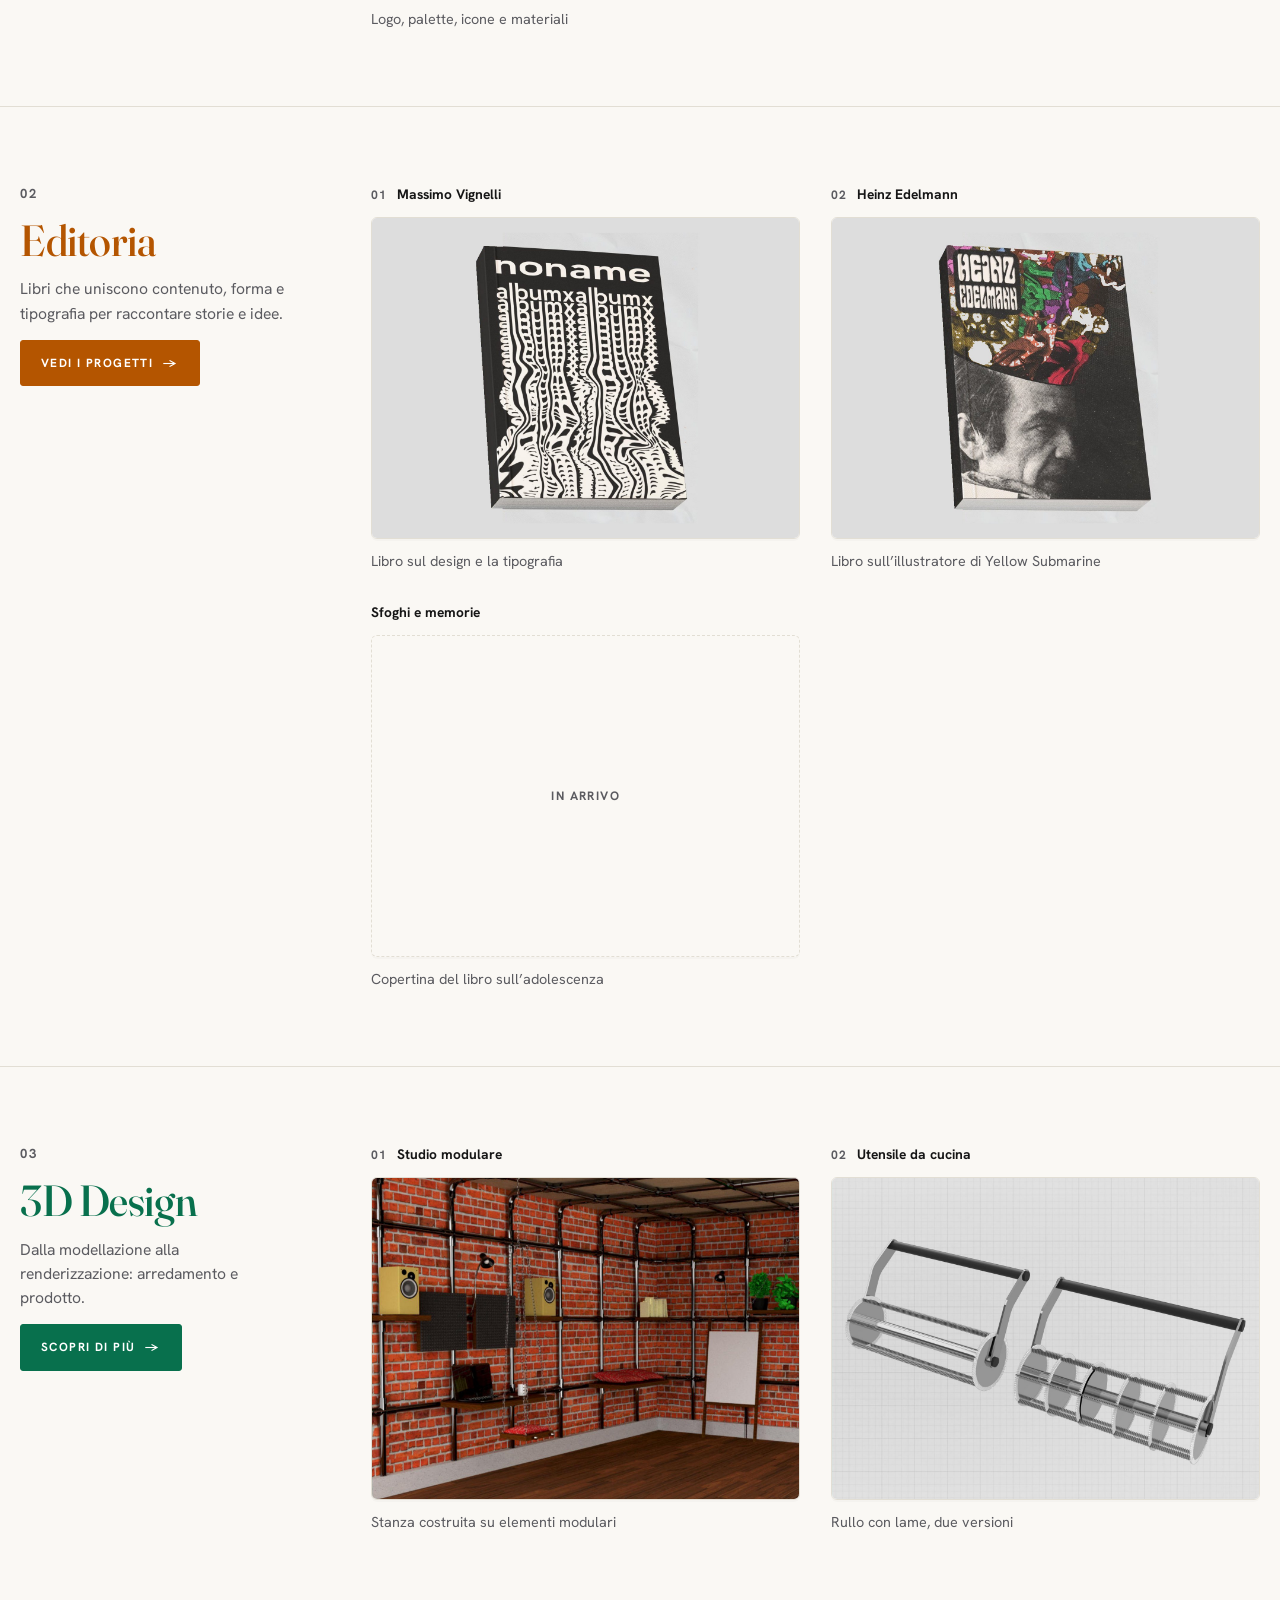
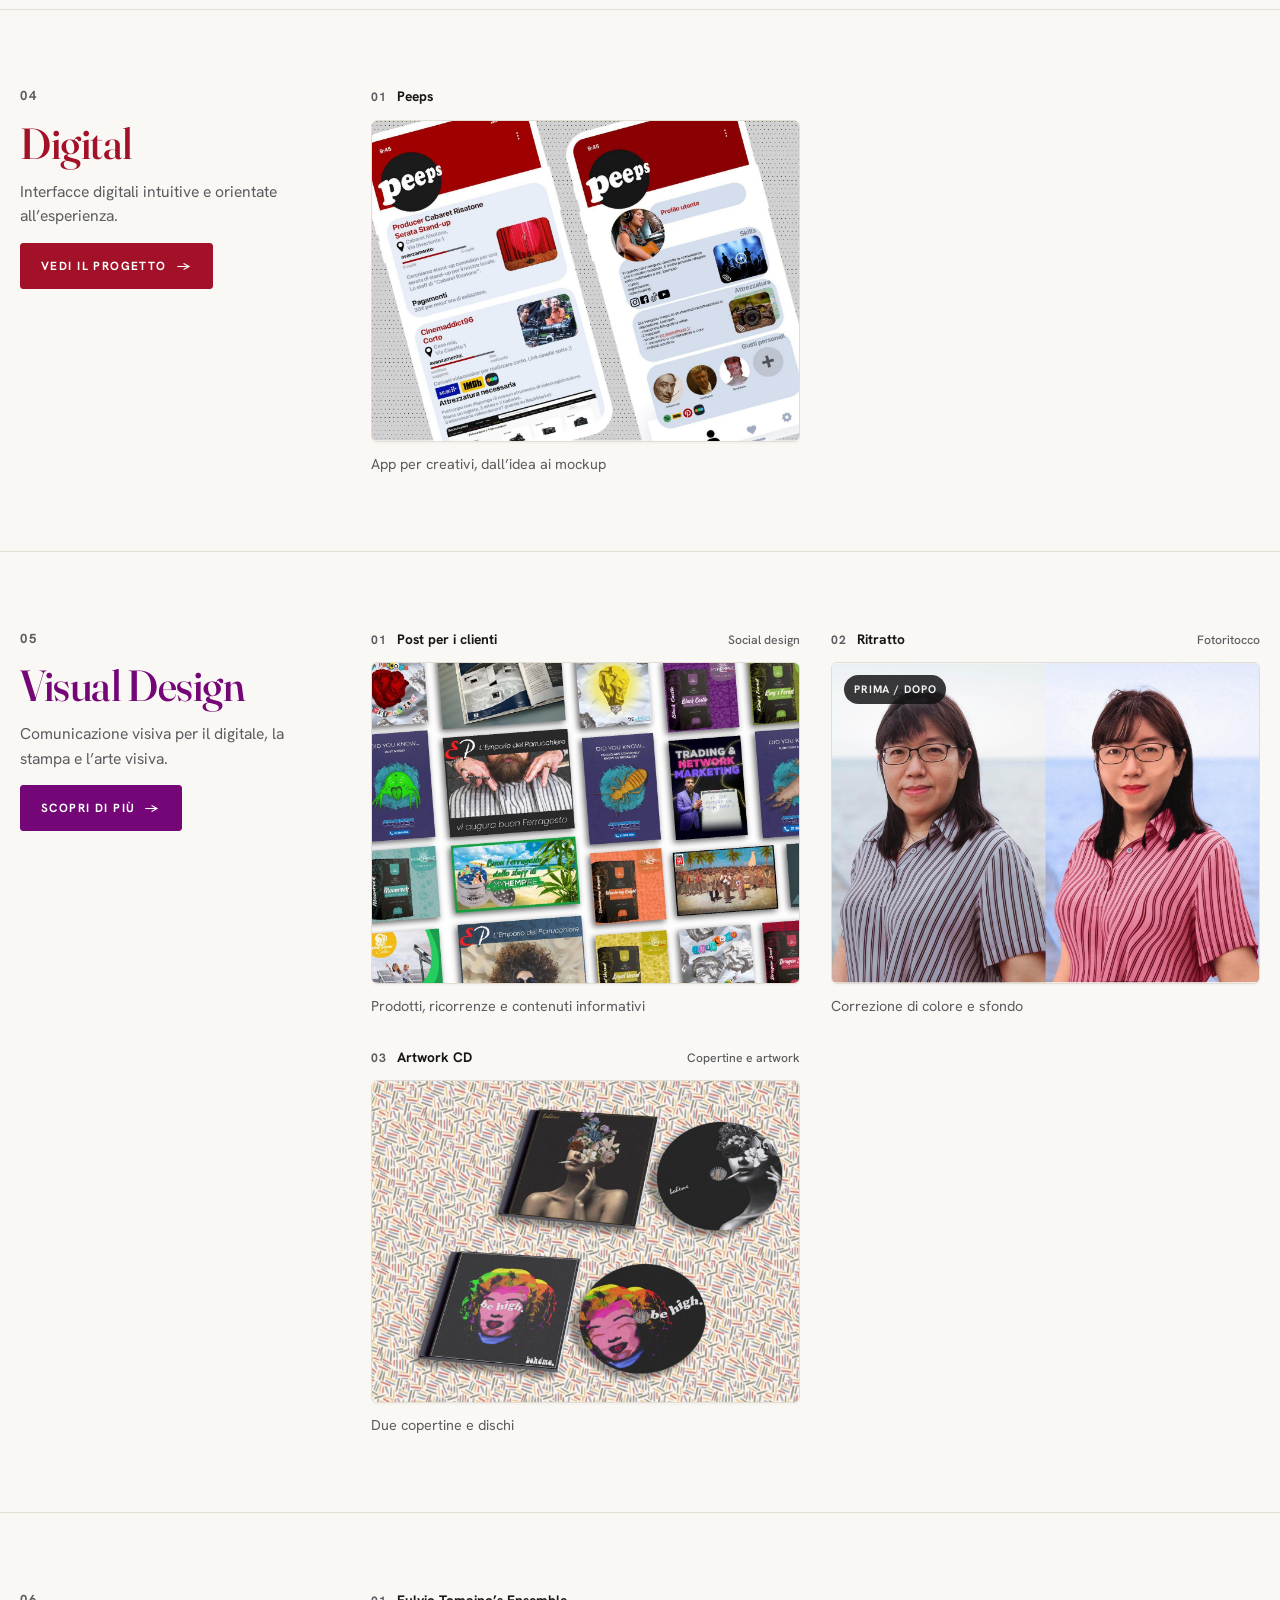
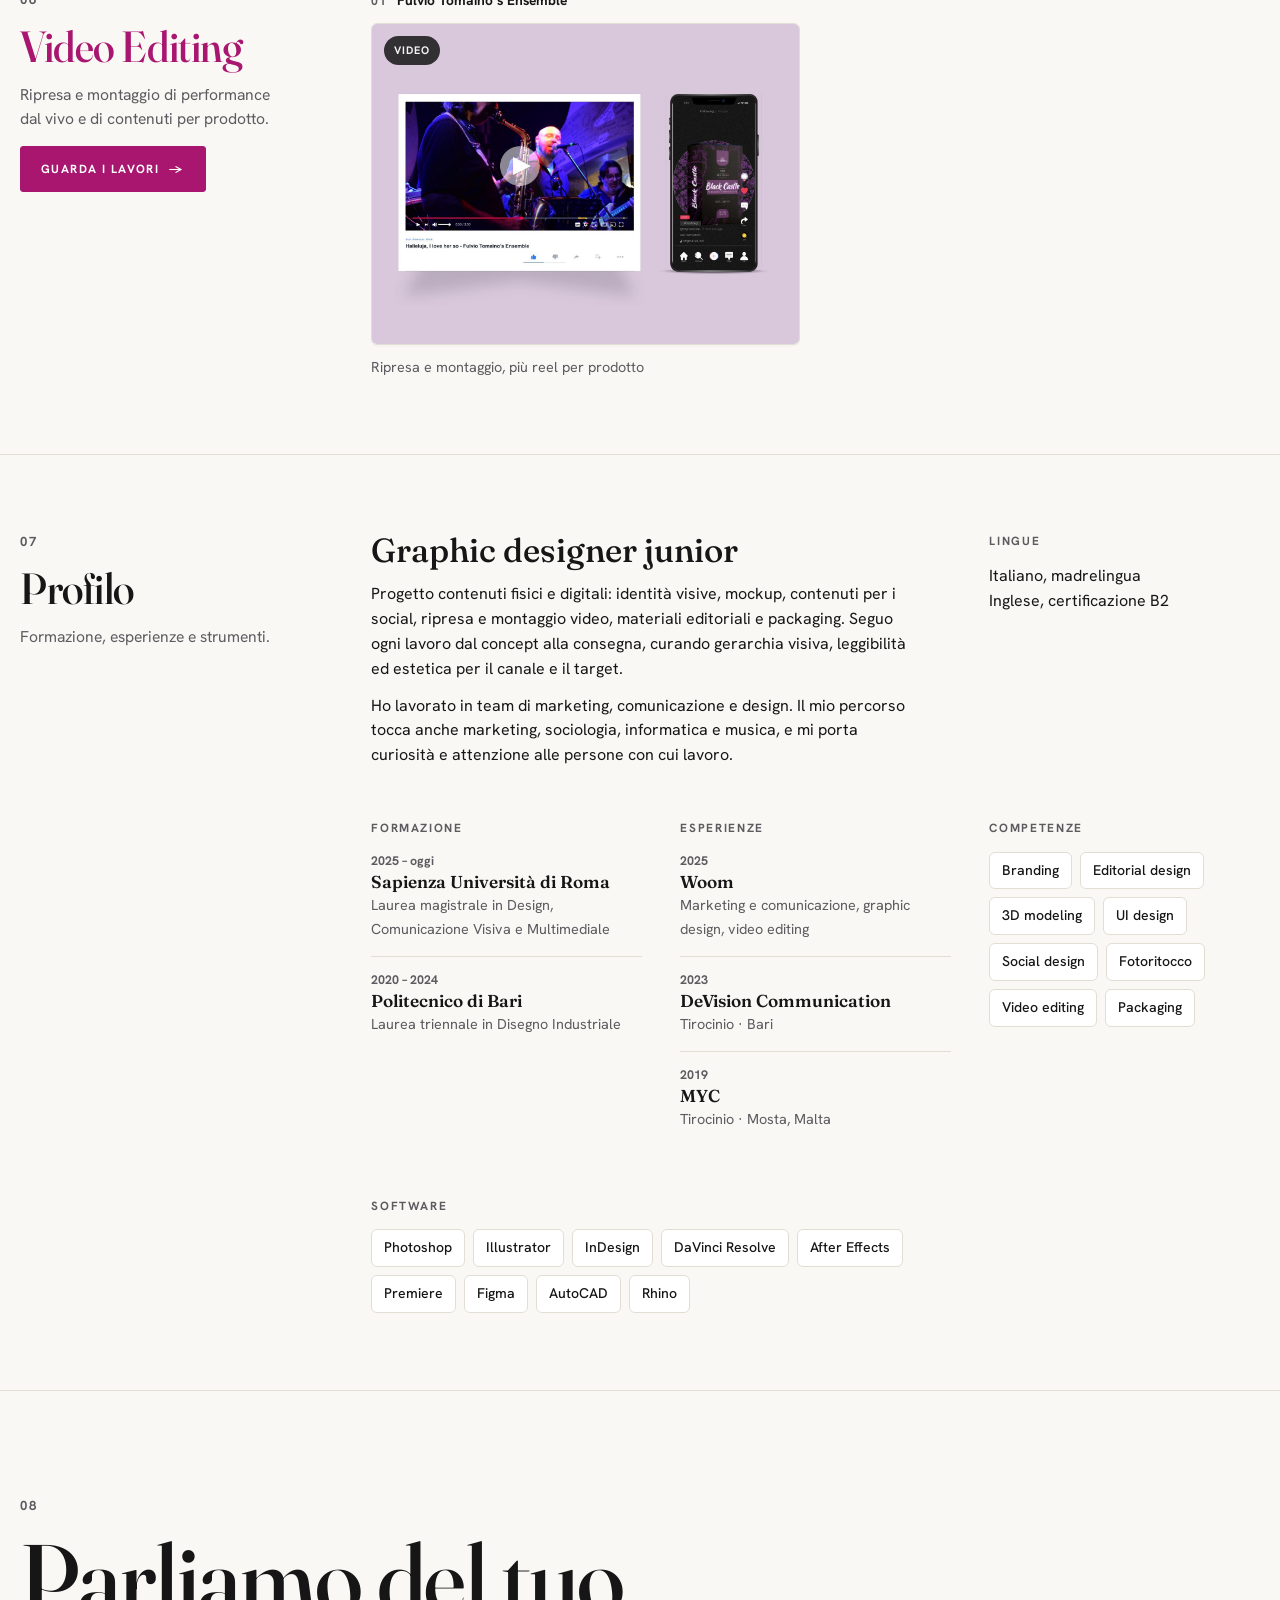
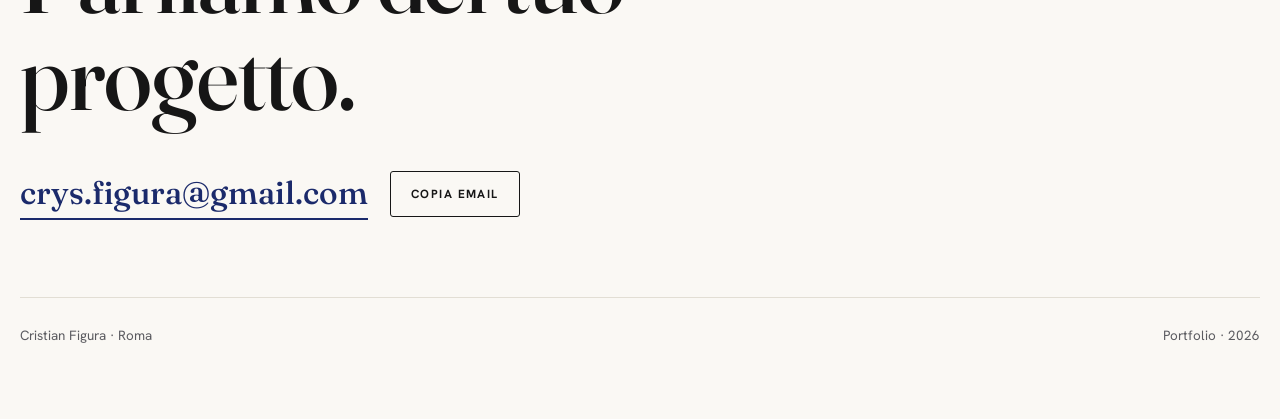
==== commit 0c782a2a: "Schede progetto: brand kit, sezione software, libro 3D rotabile; libri in prospettiva in home Co-Aut" ====
--- a/index.html
+++ b/index.html
@@ -9,7 +9,7 @@
 <meta name="theme-color" content="#141414" media="(prefers-color-scheme: dark)">
 <link rel="preconnect" href="https://fonts.googleapis.com">
 <link rel="preconnect" href="https://fonts.gstatic.com" crossorigin>
-<link rel="stylesheet" href="https://fonts.googleapis.com/css2?family=Fraunces:opsz,wght,SOFT@9..144,300..800,0..100&family=Hanken+Grotesk:wght@400;500;700&display=swap">
+<link rel="stylesheet" href="https://fonts.googleapis.com/css2?family=Fraunces:opsz,wght,SOFT@9..144,300..800,0..100&family=Hanken+Grotesk:wght@400;500;700&family=Montserrat:wght@400;700;900&display=swap">
 <script>
 /* tema: scelta salvata, altrimenti quella del dispositivo. Eseguito subito per evitare lampi. */
 (function () {
@@ -190,6 +190,46 @@
 .pgal button:hover { transform: translateY(-4px); box-shadow: var(--shadow); }
 .pgal img { display: block; width: 100%; aspect-ratio: 4 / 3; object-fit: cover; }
 .pgal figcaption { margin-top: 8px; font-size: .84rem; color: var(--muted); }
+/* brief + brand kit */
+.brief { padding-top: clamp(28px, 4vw, 56px); }
+.brief h2, .brand h2, .bookbox h2 { font-family: var(--display); font-weight: 500; font-size: clamp(1.6rem, 3vw, 2.4rem); line-height: 1.1; margin-bottom: 18px; }
+.bgrid { display: grid; grid-template-columns: repeat(auto-fit, minmax(min(100%, 220px), 1fr)); gap: 22px 32px; }
+.bgrid h3 { font-size: .7rem; font-weight: 700; letter-spacing: .12em; text-transform: uppercase; color: var(--muted); margin-bottom: 10px; }
+.bgrid p { line-height: 1.5; }
+.brand { padding-top: clamp(28px, 4vw, 56px); }
+.brand .bk { display: grid; gap: 22px; grid-template-columns: repeat(12, minmax(0, 1fr)); }
+.bk > section { border: 1px solid var(--line); border-radius: 8px; background: var(--surface); padding: clamp(16px, 2.4vw, 28px); min-width: 0; }
+.bk h3 { font-size: .7rem; font-weight: 700; letter-spacing: .12em; text-transform: uppercase; color: var(--muted); margin-bottom: 14px; }
+.bk .k-logo { grid-column: span 12; display: grid; place-items: center; min-height: 200px; }
+.bk .k-logo .lg { display: grid; place-items: center; width: 100%; padding: 28px; border-radius: 6px; }
+.bk .k-logo img { max-width: min(100%, 420px); max-height: 180px; }
+.bk .k-type { grid-column: span 7; } .bk .k-pal { grid-column: span 5; } .bk .k-val { grid-column: span 12; }
+.bk .k-type.full, .bk .k-pal.full { grid-column: span 12; }
+.spec b { display: block; font-size: clamp(2.2rem, 5vw, 3.6rem); line-height: 1; margin-bottom: 8px; }
+.spec small { display: block; color: var(--muted); font-size: .84rem; }
+.spec + .spec { margin-top: 20px; }
+.sw { display: grid; grid-template-columns: repeat(auto-fit, minmax(110px, 1fr)); gap: 10px; }
+.sw div { min-height: 96px; border-radius: 6px; padding: 10px; display: flex; flex-direction: column; justify-content: flex-end; font-size: .78rem; border: 1px solid rgba(128,128,128,.25); }
+.sw b { font-weight: 700; } .sw span { opacity: .85; font-variant-numeric: tabular-nums; }
+@media (max-width: 800px) { .bk .k-type, .bk .k-pal { grid-column: span 12; } }
+/* libro 3d */
+.bookbox { padding-top: clamp(28px, 4vw, 56px); padding-bottom: clamp(28px, 4vw, 56px); }
+.bookbox .hint { color: var(--muted); max-width: 52ch; margin: -8px 0 18px; }
+.stage { perspective: 1600px; display: grid; place-items: center; height: clamp(420px, 62vh, 620px); border: 1px solid var(--line); border-radius: 10px; background: radial-gradient(ellipse at 50% 40%, var(--surface), var(--hover)); overflow: hidden; touch-action: pan-y; cursor: grab; user-select: none; }
+.stage.drag { cursor: grabbing; }
+.book3d { --w: 240px; --h: 352px; --t: 34px; position: relative; width: var(--w); height: var(--h); transform-style: preserve-3d; transform: rotateX(-8deg) rotateY(-28deg); transition: transform .5s cubic-bezier(.2,.7,.2,1); }
+.stage.drag .book3d { transition: none; }
+.book3d > i { position: absolute; display: block; backface-visibility: hidden; }
+.book3d .f { inset: 0; transform: translateZ(calc(var(--t) / 2)); background-size: 100% 100%; box-shadow: inset 4px 0 6px rgba(0,0,0,.25); }
+.book3d .b { inset: 0; transform: rotateY(180deg) translateZ(calc(var(--t) / 2)); background: var(--cc); }
+.book3d .s { width: var(--t); height: var(--h); left: 0; top: 0; transform: rotateY(-90deg) translateZ(calc(var(--t) / 2)) ; background: var(--cc); filter: brightness(.9); }
+.book3d .e { width: var(--t); height: var(--h); right: 0; top: 0; transform: rotateY(90deg) translateZ(calc(var(--t) / 2)); background: repeating-linear-gradient(90deg, #f3efe6 0 2px, #d9d4c8 2px 3px); }
+.book3d .tp { width: var(--w); height: var(--t); left: 0; top: 0; transform: rotateX(90deg) translateZ(calc(var(--t) / 2)); background: repeating-linear-gradient(0deg, #f3efe6 0 2px, #d9d4c8 2px 3px); }
+.book3d .bt { width: var(--w); height: var(--t); left: 0; bottom: 0; transform: rotateX(-90deg) translateZ(calc(var(--t) / 2)); background: repeating-linear-gradient(0deg, #f3efe6 0 2px, #d9d4c8 2px 3px); }
+.bookbox .ctl { display: flex; gap: 8px; justify-content: center; margin-top: 14px; flex-wrap: wrap; }
+.bookbox .ctl button { padding: 9px 16px; border: 1px solid var(--line); border-radius: 99px; background: var(--surface); color: var(--fg); font: inherit; font-size: .8rem; font-weight: 700; cursor: pointer; }
+.bookbox .ctl button:hover { background: var(--hover); }
+
 .next { display: flex; flex-wrap: wrap; justify-content: space-between; gap: 16px; padding-bottom: clamp(48px, 8vw, 96px); }
 .next a { flex: 1 1 260px; display: flex; flex-direction: column; gap: 6px; padding: 20px; border: 1px solid var(--line); border-radius: 6px; transition: background .2s, transform .2s; }
 .next a:hover { background: var(--hover); transform: translateY(-3px); }
@@ -258,6 +298,10 @@
     sub: 'Identità visiva · web design · packaging',
     text: 'Rebranding di Eurochocolate per l’edizione 2026 a Perugia, costruito sul claim «Changing shape, not flavor». Il simbolo è una forma a fava con una C al centro: cambia aspetto e diventa volume nei poster, pattern nei packaging e decorazione nei materiali stampati. Il progetto comprende tre poster in colori diversi, il packaging di tavolette, Euro Cookies, Euro Praline e dell’assortimento d’autore, il programma, la guida alle esperienze, il listino prodotti e il sito web, che puoi provare qui sotto.',
     facts: [],
+    brand: { logo: { src: 'img/brand/eurochocolate-logo.svg', bg: '#FBEEBF' },
+             type: [{ name: 'Montserrat', sample: 'Changing shape, not flavor', weight: 700, note: 'Titoli, claim e testi del sito' }],
+             palette: [['Crema', '#FBEEBF'], ['Rosso', '#B72237'], ['Arancio', '#EA5337'], ['Marrone', '#53110D'], ['Viola', '#681133'], ['Terra', '#B05433']],
+             values: ['Changing shape, not flavor', 'Una forma a fava che si trasforma: volume, pattern, decorazione'] },
     open: { href: 'eurochocolate/', label: 'Apri il sito' },
     embed: { src: 'eurochocolate/', kind: 'site', title: 'Il sito del concept', text: 'Naviga il sito come un visitatore: menu, programma, prodotti, moduli. È un concept di rebranding, non il sito ufficiale di Eurochocolate.' },
     images: [['img/euro-poster.webp', 'Tre poster di Eurochocolate 2026, rosso, arancio e marrone scuro, con la grande C e il claim Changing shape, not flavor'],
@@ -268,6 +312,10 @@
     sub: 'Identità visiva · exhibition design · creative coding',
     text: 'Brand e applicativo interattivo per la mostra di Pirri. Il logo è costruito a moduli quadrati, come un pixel. Nel programma il visitatore inserisce il proprio nome e carica o disegna il suo percorso. Il percorso diventa un pattern a moduli che compare un passo alla volta, accompagnato da un click sonoro. Il pattern si applica poi a una maglietta e a una cartolina e si salva come immagine. L’area del pattern è proporzionata all’installazione: 266 × 720 pixel. Lo stesso pattern è applicato anche a una tote bag.',
     facts: [['Strumenti', 'Processing, JavaScript']],
+    brief: { software: ['Processing', 'JavaScript'] },
+    brand: { logo: { src: 'passi/logo-passi.png', bg: '#F1ECDF' },
+             type: [{ name: 'Montserrat', sample: 'PASSI', weight: 500, spacing: '.3em', note: 'Titoli e interfaccia dell’applicativo, in maiuscolo spaziato' }],
+             palette: [['Chiaro', '#F1ECDF'], ['Tortora', '#968B7C'], ['Nero', '#111111']] },
     open: { href: 'passi/', label: 'Apri l’applicativo' },
     embed: { src: 'passi/', kind: 'phone', title: 'Prova l’applicativo', text: 'Inserisci il tuo nome, usa il percorso d’esempio o disegnane uno, e guarda comporsi il tuo pattern. Con l’audio attivo senti il click di ogni passo.' },
     images: [['img/passi-logo.webp', 'Logo Passi: moduli quadrati neri e scritta PASSI distanziata'],
@@ -281,12 +329,14 @@
     facts: [],
     images: [['img/city-identity.jpg', 'Logo BRNDSI, palette in due blu e bianco, concept geometrico e 20 icone per luoghi e servizi della città'],
              ['img/city-materials.jpg', 'Materiali del city branding: mappa dei quartieri, brochure con cubi illustrati, schede dei monumenti e carta intestata']] },
-  { slug: 'vignelli', sec: 'editoria', band: 'editoria', title: 'Massimo Vignelli', cover: 'img/editoria-vignelli.jpg', badge: '',
+  { slug: 'vignelli', sec: 'editoria', band: 'editoria', title: 'Massimo Vignelli', cover: 'img/libri/vignelli-home.jpg', badge: '',
+    book: { cover: 'img/libri/vignelli-cover.jpg', color: '#161616', w: 320, h: 470, t: 44 },
     sub: 'Libro sul design e la tipografia',
     text: 'Libro su Massimo Vignelli e sulla progettazione tipografica. Comprende un carattere, con i suoi glifi e i mockup di cappellino e felpa, e le pagine interne dedicate al designer.',
     facts: [],
     images: [['img/editoria-vignelli.jpg', 'Libro «noname albumxalbumx»: copertina tipografica, mockup di cappellino e felpa, specimen del carattere e pagine su Massimo Vignelli']] },
-  { slug: 'edelmann', sec: 'editoria', band: 'editoria', title: 'Heinz Edelmann', cover: 'img/editoria-edelmann.jpg', badge: '',
+  { slug: 'edelmann', sec: 'editoria', band: 'editoria', title: 'Heinz Edelmann', cover: 'img/libri/edelmann-home.jpg', badge: '',
+    book: { cover: 'img/libri/edelmann-cover.jpg', color: '#1b1b1b', w: 320, h: 459, t: 44 },
     sub: 'Libro sull’illustratore di Yellow Submarine',
     text: 'Libro su Heinz Edelmann, illustratore e graphic designer. La copertina unisce il ritratto alle sue immagini; all’interno ci sono le pagine sulla copertina di Graphis e sul film Yellow Submarine.',
     facts: [],
@@ -306,14 +356,15 @@
     sub: 'Rullo con lame, due versioni',
     text: 'Progettazione di un utensile da cucina a rullo con lame circolari e impugnatura, in due versioni, accompagnata da schizzi che mostrano come si usa.',
     facts: [['Strumenti', 'Rhino']],
-    embed: { src: 'modelli/utensile/', kind: 'site', title: 'Il modello 3D', text: 'Il file di Rhino così com’è: l’esploso, l’oggetto montato per quando non si usa e le due versioni. Trascina per ruotare, scorri o pizzica per avvicinarti ai denti dei dischi.' },
-    images: [['img/3d/utensile-2.webp', 'Rendering delle due versioni dell’utensile: a sinistra con un solo rullo, a destra con cinque dischi dentati e impugnatura nera'],
-             ['img/3d/utensile-1.webp', 'Versione con cinque dischi dentati vista in assonometria'],
+    embed: { src: 'modelli/utensile/', kind: 'site', title: 'Il modello 3D', text: 'Scegli cosa vedere: l’oggetto montato, i due utensili singoli o gli esplosi. Trascina per ruotare, scorri o pizzica per avvicinarti ai denti dei dischi.' },
+    images: [['img/3d/utensile-2.webp', 'I due utensili singoli: a sinistra con un solo rullo dentato, a destra con cinque dischi, entrambi con l’impugnatura nera'],
+             ['img/3d/utensile-1.webp', 'L’utensile montato, per quando non è in uso: i due rulli sono ripiegati uno sull’altro'],
              ['img/3d-utensile.jpg', 'Due versioni di un utensile da cucina a rullo con lame circolari e schizzi d’uso']] },
   { slug: 'peeps', sec: 'digital', band: 'digital', title: 'Peeps', cover: 'img/mockup-peeps.jpg', badge: '',
     sub: 'App per creativi, dall’idea ai mockup',
     text: 'Ideazione di un’app per creativi e realizzazione dei mockup. Gli annunci mostrano avanzamento e pagamenti; il profilo raccoglie skills, attrezzatura e gusti personali.',
     facts: [],
+    embed: { src: 'peeps/', kind: 'phone', title: 'Prova il prototipo', text: 'Il prototipo cliccabile dell’app: tocca lo schermo per entrare, scorri gli annunci, salva quelli che ti interessano, crea un nuovo progetto e personalizza il profilo. I dati non vengono salvati.' },
     images: [['img/mockup-peeps.jpg', 'Schermate dell’app Peeps: elenco di annunci e profilo utente']] },
   { slug: 'social', sec: 'visual', band: 'social', group: 'Social design', title: 'Post per i clienti', cover: 'img/social.jpg', badge: '',
     sub: 'Prodotti, ricorrenze e contenuti informativi',
@@ -430,6 +481,43 @@
     '<div class="foot"><span>Cristian Figura · ' + esc(a.place) + '</span><span>Portfolio · ' + new Date().getFullYear() + '</span></div></div></section></main>';
 }
 
+function tagsOf(a) { return a.map(function (x) { return '<span>' + esc(x) + '</span>'; }).join(''); }
+function brief(p) {
+  var b = p.brief || {}, c = [];
+  if (b.software && b.software.length) c.push('<div><h3>Software</h3><div class="tags">' + tagsOf(b.software) + '</div></div>');
+  if (b.soft && b.soft.length) c.push('<div><h3>Soft skills</h3><div class="tags">' + tagsOf(b.soft) + '</div></div>');
+  if (b.metodo && b.metodo.length) c.push('<div><h3>Metodo</h3><p>' + b.metodo.map(esc).join('<br>') + '</p></div>');
+  if (!c.length) return '';
+  return '<section class="brief wrap"><h2>Come l’ho fatto</h2><div class="bgrid">' + c.join('') + '</div></section>';
+}
+function lum(h) { var n = parseInt(h.slice(1), 16), r = n >> 16 & 255, g = n >> 8 & 255, b = n & 255; return (0.299 * r + 0.587 * g + 0.114 * b) / 255; }
+function brandKit(p) {
+  var b = p.brand; if (!b) return '';
+  var h = '<section class="brand wrap"><h2>Il brand</h2><div class="bk">';
+  if (b.logo) h += '<section class="k-logo"><h3>Logo</h3><div class="lg" style="background:' + b.logo.bg + '"><img src="' + b.logo.src + '" alt="Logo ' + esc(p.title) + '"></div></section>';
+  var full = !b.palette ? ' full' : '';
+  if (b.type) h += '<section class="k-type' + full + '"><h3>Tipografia</h3>' + b.type.map(function (t) { return '<div class="spec"><b style="font-family:' + esc(t.name) + ',sans-serif;font-weight:' + (t.weight || 500) + (t.spacing ? ';letter-spacing:' + t.spacing : '') + '">' + esc(t.sample) + '</b><small>' + esc(t.name) + (t.note ? ' · ' + esc(t.note) : '') + '</small></div>'; }).join('') + '</section>';
+  if (b.palette) h += '<section class="k-pal' + (b.type ? '' : ' full') + '"><h3>Palette</h3><div class="sw">' + b.palette.map(function (c) { return '<div style="background:' + c[1] + ';color:' + (lum(c[1]) > .55 ? '#161616' : '#fff') + '"><b>' + esc(c[0]) + '</b><span>' + c[1].toUpperCase() + '</span></div>'; }).join('') + '</div></section>';
+  if (b.values) h += '<section class="k-val"><h3>Valori</h3><div class="tags">' + tagsOf(b.values) + '</div></section>';
+  return h + '</div></section>';
+}
+function bookBox(p) {
+  var k = p.book; if (!k) return '';
+  return '<section class="bookbox wrap"><h2>Il libro in 3D</h2><p class="hint">Trascina per girarlo da ogni lato.</p>' +
+    '<div class="stage" id="stage"><div class="book3d" id="book3d" style="--w:' + k.w + 'px;--h:' + k.h + 'px;--t:' + k.t + 'px;--cc:' + k.color + '"><i class="f" style="background-image:url(' + k.cover + ')"></i><i class="b"></i><i class="s"></i><i class="e"></i><i class="tp"></i><i class="bt"></i></div></div>' +
+    '<div class="ctl"><button type="button" data-rot="-28,-8">Fronte</button><button type="button" data-rot="152,-8">Retro</button><button type="button" data-rot="-90,0">Dorso</button><button type="button" data-rot="-28,-70">Dall’alto</button></div></section>';
+}
+function initBook() {
+  var st = document.getElementById('stage'), bk = document.getElementById('book3d'); if (!st) return;
+  var ry = -28, rx = -8, sx = 0, sy = 0, d = false;
+  function ap() { bk.style.transform = 'rotateX(' + rx + 'deg) rotateY(' + ry + 'deg)'; }
+  st.addEventListener('pointerdown', function (e) { d = true; sx = e.clientX; sy = e.clientY; st.classList.add('drag'); try { st.setPointerCapture(e.pointerId); } catch (x) {} });
+  st.addEventListener('pointermove', function (e) { if (!d) return; ry += (e.clientX - sx) * .5; rx = Math.max(-80, Math.min(80, rx - (e.clientY - sy) * .4)); sx = e.clientX; sy = e.clientY; ap(); });
+  function up() { d = false; st.classList.remove('drag'); }
+  st.addEventListener('pointerup', up); st.addEventListener('pointercancel', up);
+  document.querySelectorAll('[data-rot]').forEach(function (b) { b.addEventListener('click', function () { var v = b.getAttribute('data-rot').split(','); ry = +v[0]; rx = +v[1]; ap(); }); });
+}
+
 function project(p) {
   var s = sec(p.sec), b = BANDS[p.band];
   var i = PROJECTS.indexOf(p);
@@ -445,7 +533,7 @@
   }
   return '<header class="bar"><div class="bar-in"><a class="mark" href="#">Cristian Figura <span>/ portfolio</span></a><a class="back" href="#' + s.id + '">← ' + esc(s.nav) + '</a>' + themeBtn() + '</div></header>' +
     '<main><section class="phead" style="--c:' + b.c + ';--ink:' + b.ink + '"><div class="wrap"><div class="cat">' + esc(s.name) + (p.group ? ' · ' + esc(p.group) : '') + '</div><h1>' + esc(p.title) + '</h1><p>' + esc(p.text) + '</p>' + facts + '<div>' + cta + '</div></div></section>' +
-    embed +
+    brandKit(p) + brief(p) + embed + bookBox(p) +
     '<section class="gallery wrap">' + p.images.map(function (im) { return '<button type="button" data-zoom="' + im[0] + '" data-alt="' + esc(im[1]) + '"><img src="' + im[0] + '" alt="' + esc(im[1]) + '"></button>'; }).join('') + '</section>' +
     (p.parts ? '<section class="parts wrap"><h2>' + esc(p.partsTitle || 'Dettagli') + '</h2><div class="pgal">' + p.parts.map(function (im) { return '<figure><button type="button" data-zoom="' + im[0] + '" data-alt="' + esc(im[1]) + '"><img src="' + im[0] + '" alt="' + esc(im[1]) + '" loading="lazy"></button><figcaption>' + esc(im[1]) + '</figcaption></figure>'; }).join('') + '</div></section>' : '') +
     '<nav class="next wrap" aria-label="Altri progetti"><a href="#' + prev.slug + '"><small>← Precedente</small><b>' + esc(prev.title) + '</b></a><a class="r" href="#' + next.slug + '"><small>Successivo →</small><b>' + esc(next.title) + '</b></a></nav></main>';
@@ -467,6 +555,7 @@
     app.innerHTML = project(p); view = 'project';
     document.title = p.title + ' · Cristian Figura';
     window.scrollTo({ top: 0, behavior: 'instant' });
+    initBook();
     return;
   }
   var fresh = view !== 'home';
